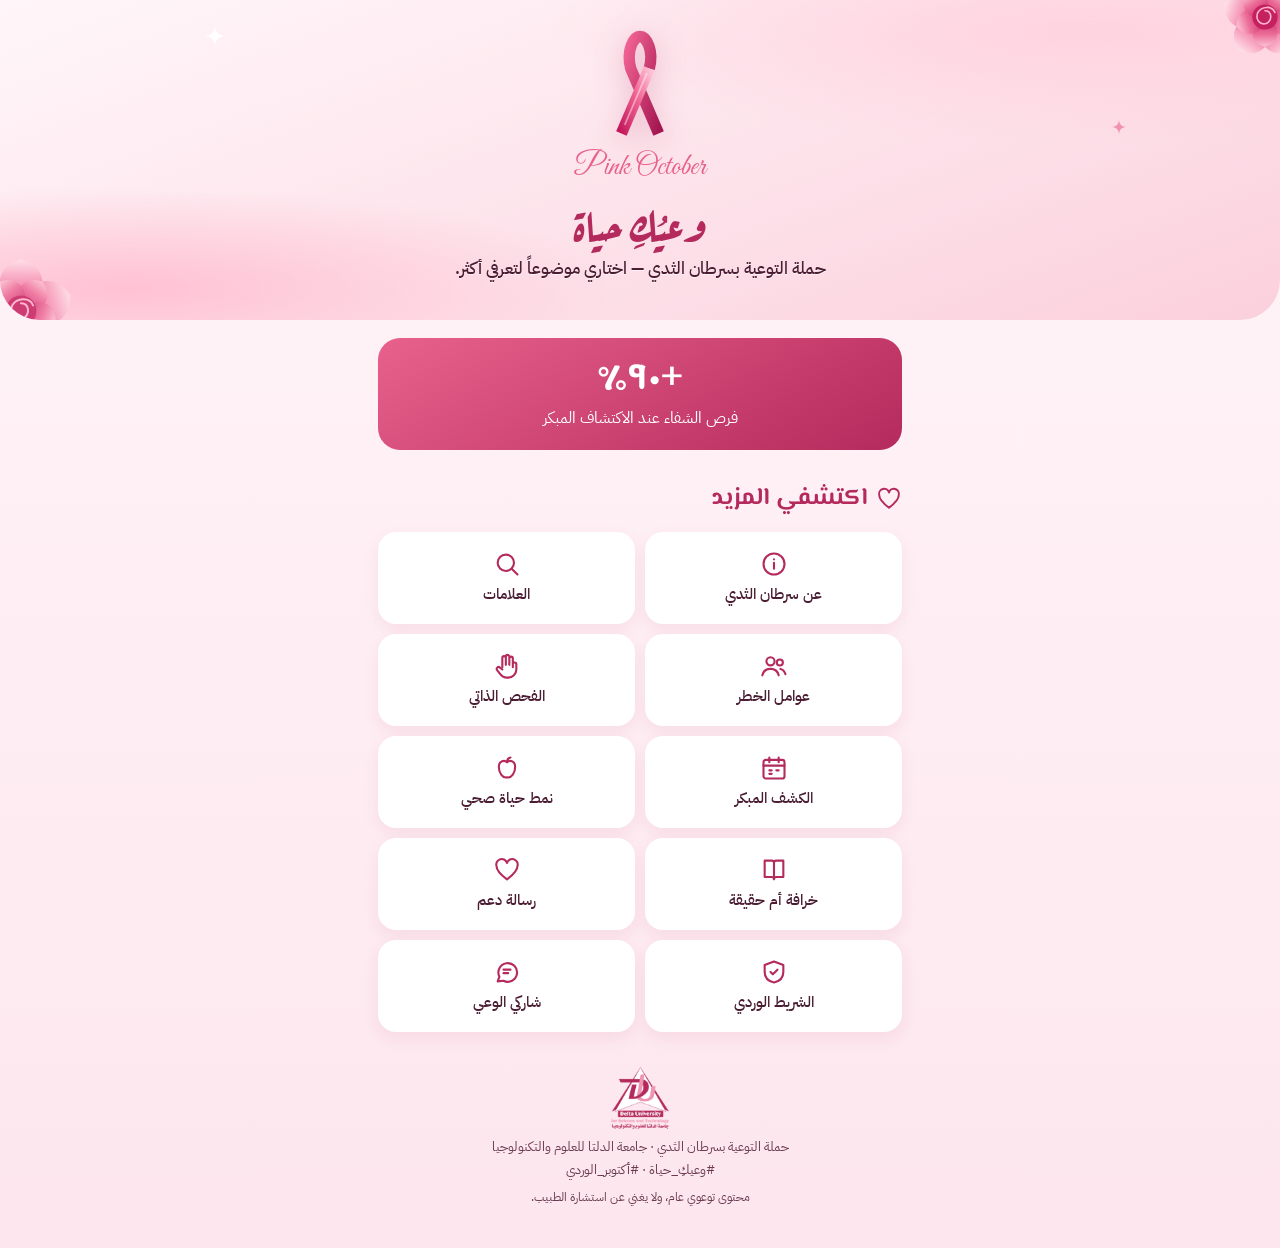
==== index.html @ 4cf00cbc "Add Pink October awareness landing pages Co-Authored-By: Claude Opus 5.5 <noreply@anthropic.com> Cla" ====
<!doctype html><html lang="ar" dir="rtl"><head><meta charset="utf-8">
<meta name="viewport" content="width=device-width,initial-scale=1">
<title>وعيُكِ حياة · وعيُكِ حياة</title><meta name="theme-color" content="#F7A0B8">
<meta name="description" content="حملة التوعية بسرطان الثدي — جامعة الدلتا للعلوم والتكنولوجيا">
<link rel="icon" href="assets/logo.png"><link rel="stylesheet" href="assets/style.css"></head><body>
<header class="hero"><svg class="rose r1" viewBox="-50 -50 100 100" aria-hidden="true"><defs>
<linearGradient id="pa" x1=".5" y1="1" x2=".5" y2="0"><stop offset="0" stop-color="#D94677"/><stop offset=".55" stop-color="#F48FB1"/><stop offset="1" stop-color="#FFE3EC"/></linearGradient>
<linearGradient id="pb" x1=".5" y1="1" x2=".5" y2="0"><stop offset="0" stop-color="#C2185B"/><stop offset=".6" stop-color="#EC6A96"/><stop offset="1" stop-color="#FBC2D4"/></linearGradient></defs>
<g fill="url(#pa)"><path d="M0 0 C -24 -8 -28 -40 0 -47 C 28 -40 24 -8 0 0 Z" transform="rotate(0)"/><path d="M0 0 C -24 -8 -28 -40 0 -47 C 28 -40 24 -8 0 0 Z" transform="rotate(72)"/><path d="M0 0 C -24 -8 -28 -40 0 -47 C 28 -40 24 -8 0 0 Z" transform="rotate(144)"/><path d="M0 0 C -24 -8 -28 -40 0 -47 C 28 -40 24 -8 0 0 Z" transform="rotate(216)"/><path d="M0 0 C -24 -8 -28 -40 0 -47 C 28 -40 24 -8 0 0 Z" transform="rotate(288)"/></g><g fill="url(#pb)"><path d="M0 0 C -17 -6 -19 -28 0 -33 C 19 -28 17 -6 0 0 Z" transform="rotate(36)"/><path d="M0 0 C -17 -6 -19 -28 0 -33 C 19 -28 17 -6 0 0 Z" transform="rotate(108)"/><path d="M0 0 C -17 -6 -19 -28 0 -33 C 19 -28 17 -6 0 0 Z" transform="rotate(180)"/><path d="M0 0 C -17 -6 -19 -28 0 -33 C 19 -28 17 -6 0 0 Z" transform="rotate(252)"/><path d="M0 0 C -17 -6 -19 -28 0 -33 C 19 -28 17 -6 0 0 Z" transform="rotate(324)"/></g><circle r="14" fill="#C2185B"/><path d="M0 -7 C 7 -7 9 2 2 7 C -6 10 -11 2 -8 -5 C -4 -12 8 -13 11 -5" fill="none" stroke="#FFB3C9" stroke-width="1.8" stroke-linecap="round"/></svg><svg class="rose r2" viewBox="-50 -50 100 100" aria-hidden="true"><defs>
<linearGradient id="pa" x1=".5" y1="1" x2=".5" y2="0"><stop offset="0" stop-color="#D94677"/><stop offset=".55" stop-color="#F48FB1"/><stop offset="1" stop-color="#FFE3EC"/></linearGradient>
<linearGradient id="pb" x1=".5" y1="1" x2=".5" y2="0"><stop offset="0" stop-color="#C2185B"/><stop offset=".6" stop-color="#EC6A96"/><stop offset="1" stop-color="#FBC2D4"/></linearGradient></defs>
<g fill="url(#pa)"><path d="M0 0 C -24 -8 -28 -40 0 -47 C 28 -40 24 -8 0 0 Z" transform="rotate(0)"/><path d="M0 0 C -24 -8 -28 -40 0 -47 C 28 -40 24 -8 0 0 Z" transform="rotate(72)"/><path d="M0 0 C -24 -8 -28 -40 0 -47 C 28 -40 24 -8 0 0 Z" transform="rotate(144)"/><path d="M0 0 C -24 -8 -28 -40 0 -47 C 28 -40 24 -8 0 0 Z" transform="rotate(216)"/><path d="M0 0 C -24 -8 -28 -40 0 -47 C 28 -40 24 -8 0 0 Z" transform="rotate(288)"/></g><g fill="url(#pb)"><path d="M0 0 C -17 -6 -19 -28 0 -33 C 19 -28 17 -6 0 0 Z" transform="rotate(36)"/><path d="M0 0 C -17 -6 -19 -28 0 -33 C 19 -28 17 -6 0 0 Z" transform="rotate(108)"/><path d="M0 0 C -17 -6 -19 -28 0 -33 C 19 -28 17 -6 0 0 Z" transform="rotate(180)"/><path d="M0 0 C -17 -6 -19 -28 0 -33 C 19 -28 17 -6 0 0 Z" transform="rotate(252)"/><path d="M0 0 C -17 -6 -19 -28 0 -33 C 19 -28 17 -6 0 0 Z" transform="rotate(324)"/></g><circle r="14" fill="#C2185B"/><path d="M0 -7 C 7 -7 9 2 2 7 C -6 10 -11 2 -8 -5 C -4 -12 8 -13 11 -5" fill="none" stroke="#FFB3C9" stroke-width="1.8" stroke-linecap="round"/></svg><svg viewBox="0 0 24 24" class="spark s1" aria-hidden="true"><path d="M12 0 C13 8 16 11 24 12 C16 13 13 16 12 24 C11 16 8 13 0 12 C8 11 11 8 12 0 Z"/></svg><svg viewBox="0 0 24 24" class="spark s2" aria-hidden="true"><path d="M12 0 C13 8 16 11 24 12 C16 13 13 16 12 24 C11 16 8 13 0 12 C8 11 11 8 12 0 Z"/></svg>
<svg class="ribbon" viewBox="0 0 120 212" aria-hidden="true"><defs>
<linearGradient id="rb1" x1="0" y1="0" x2="1" y2="1"><stop offset="0" stop-color="#F06292"/><stop offset="1" stop-color="#A3154F"/></linearGradient>
<linearGradient id="rb2" x1="1" y1="0" x2="0" y2="1"><stop offset="0" stop-color="#FFC1D6"/><stop offset=".45" stop-color="#F06292"/><stop offset="1" stop-color="#C2185B"/></linearGradient></defs>
<path d="M 96 200 L 42 74 C 33 40 47 12 60 12 C 73 12 87 40 78 74" fill="none" stroke="url(#rb1)" stroke-width="22" stroke-linejoin="round"/>
<path d="M 78 74 L 24 200" fill="none" stroke="url(#rb2)" stroke-width="22"/>
<path d="M 73 84 L 31 182" stroke="#fff" stroke-opacity=".45" stroke-width="3.5" stroke-linecap="round"/></svg><p class="kicker">Pink October</p><h1>وعيُكِ حياة</h1><p class="lead">حملة التوعية بسرطان الثدي — اختاري موضوعاً لتعرفي أكثر.</p></header>
<main class="wrap"><div class="stat"><div class="big">+٩٠٪</div>فرص الشفاء عند الاكتشاف المبكر</div><h2><svg viewBox="0 0 24 24" width="26" height="26" fill="none" stroke="#B42A5C" stroke-width="1.8" stroke-linecap="round" stroke-linejoin="round" aria-hidden="true"><path d="M12 20c-6-4.5-9-8-9-11.5A4.5 4.5 0 0 1 12 6a4.5 4.5 0 0 1 9 2.5C21 12 18 15.5 12 20z"/></svg> اكتشفي المزيد</h2><div class="grid nav" style="margin-top:0"><a href="awareness.html"><div class="tile"><svg viewBox="0 0 24 24" width="28" height="28" fill="none" stroke="#B42A5C" stroke-width="1.8" stroke-linecap="round" stroke-linejoin="round" aria-hidden="true"><circle cx="12" cy="12" r="9"/><path d="M12 16v-5M12 8h.01"/></svg>عن سرطان الثدي</div></a><a href="signs.html"><div class="tile"><svg viewBox="0 0 24 24" width="28" height="28" fill="none" stroke="#B42A5C" stroke-width="1.8" stroke-linecap="round" stroke-linejoin="round" aria-hidden="true"><circle cx="11" cy="11" r="7"/><path d="M21 21l-5-5"/></svg>العلامات</div></a><a href="risks.html"><div class="tile"><svg viewBox="0 0 24 24" width="28" height="28" fill="none" stroke="#B42A5C" stroke-width="1.8" stroke-linecap="round" stroke-linejoin="round" aria-hidden="true"><circle cx="9" cy="8" r="3.5"/><path d="M2 20c.8-3.5 3.6-5.5 7-5.5s6.2 2 7 5.5"/><circle cx="17" cy="9" r="2.6"/><path d="M17.5 14.5c2 .4 3.6 2 4.3 4.5"/></svg>عوامل الخطر</div></a><a href="selfexam.html"><div class="tile"><svg viewBox="0 0 24 24" width="28" height="28" fill="none" stroke="#B42A5C" stroke-width="1.8" stroke-linecap="round" stroke-linejoin="round" aria-hidden="true"><path d="M8 13V5a1.5 1.5 0 0 1 3 0v6M11 11V4a1.5 1.5 0 0 1 3 0v7M14 11V5.5a1.5 1.5 0 0 1 3 0V13M17 10.5a1.5 1.5 0 0 1 3 0V15a7 7 0 0 1-7 7h-1a7 7 0 0 1-5.6-2.8L3.5 15.5a1.6 1.6 0 0 1 2.5-2L8 15"/></svg>الفحص الذاتي</div></a><a href="screen.html"><div class="tile"><svg viewBox="0 0 24 24" width="28" height="28" fill="none" stroke="#B42A5C" stroke-width="1.8" stroke-linecap="round" stroke-linejoin="round" aria-hidden="true"><rect x="3" y="5" width="18" height="16" rx="2"/><path d="M3 10h18M8 3v4M16 3v4M8 14h2M14 14h2M8 17h2"/></svg>الكشف المبكر</div></a><a href="lifestyle.html"><div class="tile"><svg viewBox="0 0 24 24" width="28" height="28" fill="none" stroke="#B42A5C" stroke-width="1.8" stroke-linecap="round" stroke-linejoin="round" aria-hidden="true"><path d="M12 7c-2-2-7-1.5-7 4 0 5 3 10 7 9 4 1 7-4 7-9 0-5.5-5-6-7-4z"/><path d="M12 7c0-2 1-3.5 3-4"/></svg>نمط حياة صحي</div></a><a href="myths.html"><div class="tile"><svg viewBox="0 0 24 24" width="28" height="28" fill="none" stroke="#B42A5C" stroke-width="1.8" stroke-linecap="round" stroke-linejoin="round" aria-hidden="true"><path d="M4 4h6a2 2 0 0 1 2 2v14a2 2 0 0 0-2-2H4zM20 4h-6a2 2 0 0 0-2 2v14a2 2 0 0 1 2-2h6z"/></svg>خرافة أم حقيقة</div></a><a href="support.html"><div class="tile"><svg viewBox="0 0 24 24" width="28" height="28" fill="none" stroke="#B42A5C" stroke-width="1.8" stroke-linecap="round" stroke-linejoin="round" aria-hidden="true"><path d="M12 20c-6-4.5-9-8-9-11.5A4.5 4.5 0 0 1 12 6a4.5 4.5 0 0 1 9 2.5C21 12 18 15.5 12 20z"/></svg>رسالة دعم</div></a><a href="ribbon.html"><div class="tile"><svg viewBox="0 0 24 24" width="28" height="28" fill="none" stroke="#B42A5C" stroke-width="1.8" stroke-linecap="round" stroke-linejoin="round" aria-hidden="true"><path d="M12 3l8 3v6c0 5-3.5 8-8 9-4.5-1-8-4-8-9V6z"/><path d="M9 12l2 2 4-4"/></svg>الشريط الوردي</div></a><a href="share.html"><div class="tile"><svg viewBox="0 0 24 24" width="28" height="28" fill="none" stroke="#B42A5C" stroke-width="1.8" stroke-linecap="round" stroke-linejoin="round" aria-hidden="true"><path d="M4 20l1.5-4A8 8 0 1 1 9 19.5z"/><path d="M9 10h6M9 13h4"/></svg>شاركي الوعي</div></a></div>
<footer><img src="assets/logo.png" alt="جامعة الدلتا للعلوم والتكنولوجيا">حملة التوعية بسرطان الثدي · جامعة الدلتا للعلوم والتكنولوجيا<br>#وعيكِ_حياة · #أكتوبر_الوردي
<div style="font-size:11.5px;margin-top:6px">محتوى توعوي عام، ولا يغني عن استشارة الطبيب.</div></footer></main></body></html>
---- assets/style.css ----
@font-face{font-family:'Aref Ruqaa';src:url(fonts/ArefRuqaa-Bold.ttf);font-weight:700;font-display:swap}
@font-face{font-family:'El Messiri';src:url(fonts/ElMessiri-Bold.ttf);font-weight:600 700;font-display:swap}
@font-face{font-family:'IBM Plex Sans Arabic';src:url(fonts/IBMPlexSansArabic-Regular.ttf);font-weight:400;font-display:swap}
@font-face{font-family:'IBM Plex Sans Arabic';src:url(fonts/IBMPlexSansArabic-Medium.ttf);font-weight:500;font-display:swap}
@font-face{font-family:'IBM Plex Sans Arabic';src:url(fonts/IBMPlexSansArabic-SemiBold.ttf);font-weight:600 700;font-display:swap}
@font-face{font-family:'Great Vibes';src:url(fonts/GreatVibes-Regular.ttf);font-display:swap}
:root{--deep:#B42A5C;--rose:#E8618C;--pink:#F7A0B8;--blush:#FDEAF0;--plum:#4A1D33;--sage:#5E8B73;--cream:#FFF8F3}
*{box-sizing:border-box}
html,body{margin:0}
body{font-family:'IBM Plex Sans Arabic',Tahoma,sans-serif;color:var(--plum);background:linear-gradient(180deg,#FFF6F9 0%,#FDE6EE 100%);min-height:100vh;line-height:1.75}
a{color:var(--deep)}
.wrap{max-width:560px;margin:0 auto;padding:0 18px 40px}
.hero{position:relative;overflow:hidden;text-align:center;padding:30px 18px 36px;border-radius:0 0 40px 40px;
 background:radial-gradient(60% 50% at 85% 10%,#FFD3E0 0%,rgba(255,211,224,0) 70%),radial-gradient(55% 45% at 10% 90%,#FFC1D3 0%,rgba(255,193,211,0) 70%),linear-gradient(160deg,#FFF6F9 0%,#FDE3EB 55%,#FBD0DD 100%)}
.hero .ribbon{width:62px;height:110px;filter:drop-shadow(0 8px 14px rgba(180,42,92,.25))}
.hero .rose{position:absolute;width:110px;height:110px;opacity:.95}
.hero .r1{left:-34px;bottom:-46px;opacity:.8}
.hero>.ribbon,.hero>p,.hero>h1{position:relative;z-index:1}
.hero .lead{text-shadow:0 1px 0 rgba(255,255,255,.6)}.hero .r2{right:-30px;top:-28px;width:90px;height:90px}
.spark{position:absolute;width:20px;height:20px;fill:#fff}.s1{top:26px;left:16%}.s2{top:120px;right:12%;width:14px;height:14px;fill:var(--rose);opacity:.6}
.kicker{font-family:'Great Vibes',cursive;font-size:30px;color:var(--rose);direction:ltr;margin:0;line-height:1.2}
h1{font-family:'Aref Ruqaa','El Messiri',serif;font-weight:700;color:var(--deep);font-size:44px;line-height:1.35;margin:6px 0 4px}
.lead{font-size:17px;font-weight:500;max-width:420px;margin:0 auto}
h2{font-family:'El Messiri',serif;color:var(--deep);font-size:24px;margin:28px 0 12px;display:flex;align-items:center;gap:8px}
.card{background:rgba(255,255,255,.85);border:1.5px solid #fff;border-radius:22px;padding:16px 18px;box-shadow:0 10px 26px rgba(180,42,92,.10);margin-bottom:12px}
.row{display:flex;gap:14px;align-items:flex-start}
.badge{flex:0 0 48px;height:48px;border-radius:50%;background:#FDE6EE;display:flex;align-items:center;justify-content:center}
.num{flex:0 0 36px;height:36px;border-radius:50%;background:linear-gradient(150deg,var(--rose),var(--deep));color:#fff;font-family:'El Messiri',serif;font-weight:700;display:flex;align-items:center;justify-content:center;font-size:18px}
.row b{font-size:17px;display:block;line-height:1.5}
.row p{margin:2px 0 0;font-size:15px}
.grid{display:grid;grid-template-columns:repeat(2,minmax(0,1fr));gap:10px}
.tile{background:#fff;border-radius:18px;padding:14px 10px;text-align:center;box-shadow:0 6px 16px rgba(180,42,92,.08);font-size:14.5px;font-weight:500;line-height:1.5}
.tile svg{display:block;margin:0 auto 6px}
.stat{background:linear-gradient(150deg,var(--rose),var(--deep));color:#fff;border-radius:22px;padding:18px;text-align:center;margin:18px 0}
.stat .big{font-family:'El Messiri',serif;font-size:40px;font-weight:700;line-height:1.2}
.note{background:#F1F7F3;border-radius:16px;padding:12px 14px;font-size:14.5px;display:flex;gap:10px;align-items:flex-start;margin:14px 0}
.alert{background:var(--deep);color:#fff;border-radius:18px;padding:14px 16px;font-weight:500;margin:14px 0}
.myth{background:#fff;border-radius:18px;padding:14px 16px;margin-bottom:10px;box-shadow:0 6px 16px rgba(180,42,92,.08)}
.pill{display:inline-block;border-radius:99px;padding:1px 12px;font-size:13px;font-weight:700;margin-left:8px}
.pm{background:#FDE1EA;color:var(--deep)}.pf{background:var(--sage);color:#fff}
.myth div{margin:4px 0}
.quote{font-family:'Aref Ruqaa',serif;font-size:30px;color:var(--deep);text-align:center;line-height:1.5;margin:14px 0}
.btn{display:flex;align-items:center;justify-content:center;gap:8px;width:100%;border:0;border-radius:16px;padding:14px;font:600 17px 'IBM Plex Sans Arabic',sans-serif;cursor:pointer;color:#fff;background:linear-gradient(150deg,var(--rose),var(--deep));box-shadow:0 10px 22px rgba(180,42,92,.25);text-decoration:none;margin-top:10px;min-height:48px}
.btn.alt{background:#fff;color:var(--deep);box-shadow:0 6px 16px rgba(180,42,92,.12)}
.nav{margin-top:30px}
.nav a{text-decoration:none;color:var(--plum)}
.nav .tile{min-height:92px;display:flex;flex-direction:column;align-items:center;justify-content:center}
footer{text-align:center;margin-top:34px;font-size:13px;color:#6B3A50}
footer img{height:64px;display:block;margin:0 auto 6px}
.src{font-size:12.5px;color:#6B3A50;margin-top:16px}
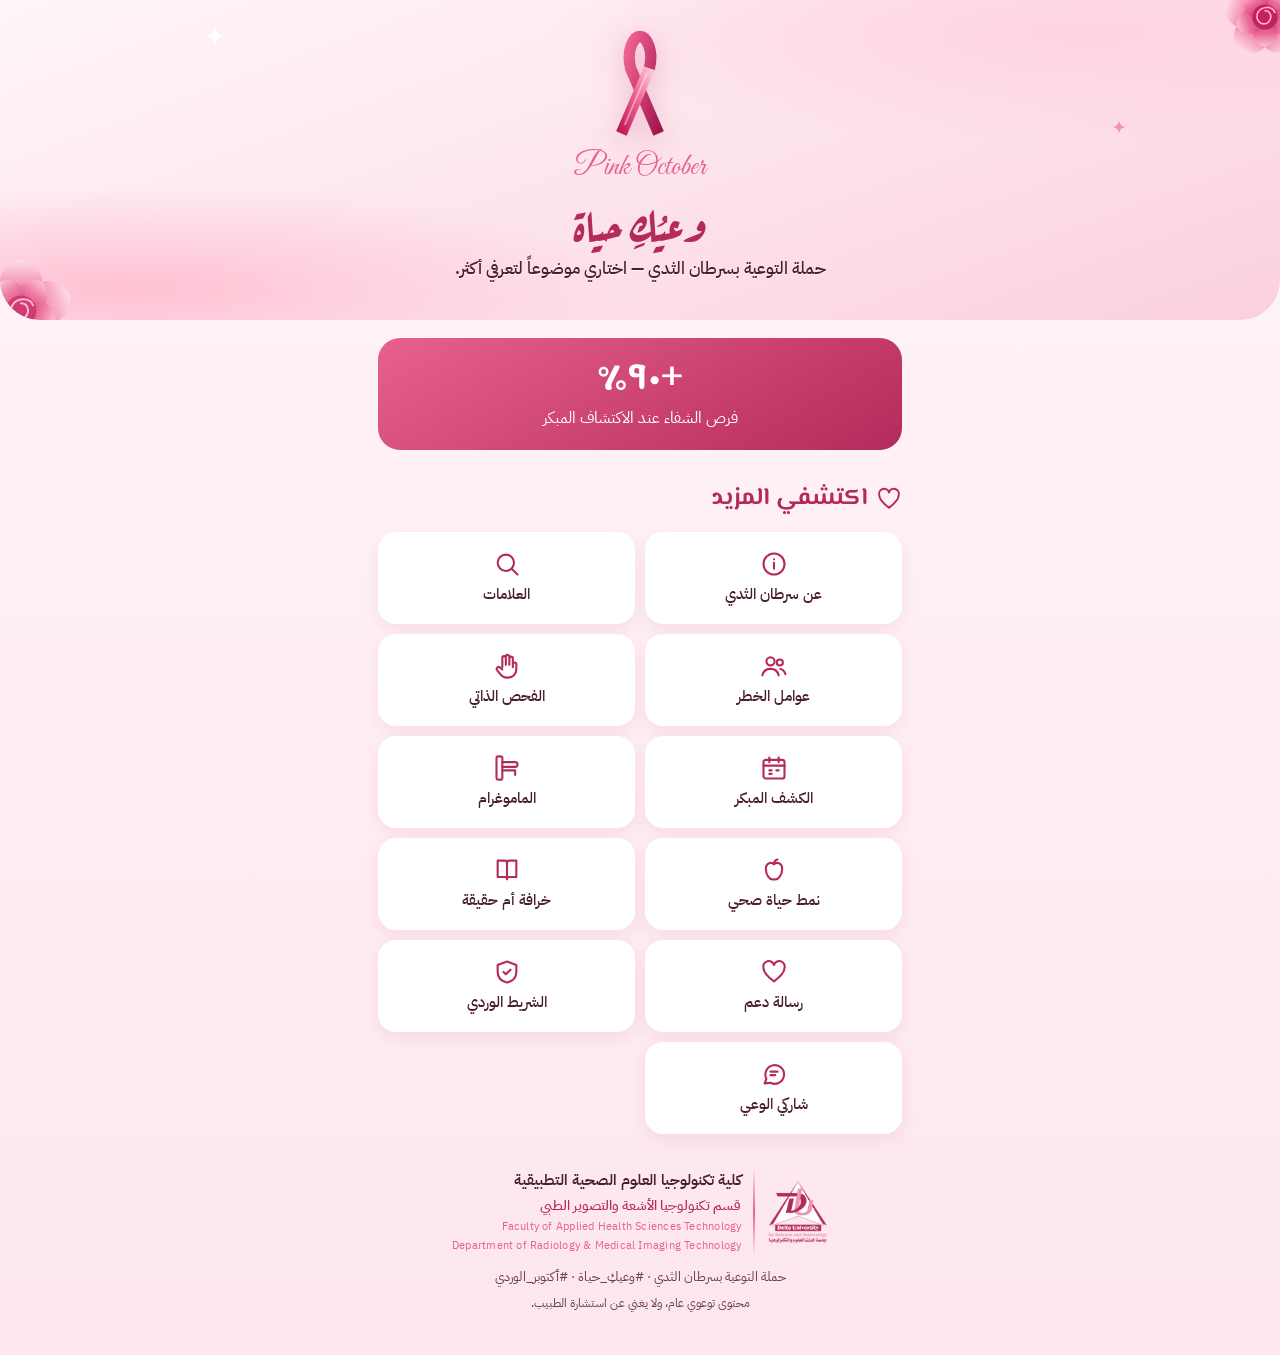
==== commit af39e158: "Add Mammography page and faculty/department identity Co-Authored-By: Claude Opus 5.5 <noreply@anthro" ====
--- a/index.html
+++ b/index.html
@@ -1,7 +1,7 @@
 <!doctype html><html lang="ar" dir="rtl"><head><meta charset="utf-8">
 <meta name="viewport" content="width=device-width,initial-scale=1">
 <title>وعيُكِ حياة · وعيُكِ حياة</title><meta name="theme-color" content="#F7A0B8">
-<meta name="description" content="حملة التوعية بسرطان الثدي — جامعة الدلتا للعلوم والتكنولوجيا">
+<meta name="description" content="حملة التوعية بسرطان الثدي — كلية تكنولوجيا العلوم الصحية التطبيقية، قسم تكنولوجيا الأشعة والتصوير الطبي">
 <link rel="icon" href="assets/logo.png"><link rel="stylesheet" href="assets/style.css"></head><body>
 <header class="hero"><svg class="rose r1" viewBox="-50 -50 100 100" aria-hidden="true"><defs>
 <linearGradient id="pa" x1=".5" y1="1" x2=".5" y2="0"><stop offset="0" stop-color="#D94677"/><stop offset=".55" stop-color="#F48FB1"/><stop offset="1" stop-color="#FFE3EC"/></linearGradient>
@@ -16,6 +16,6 @@
 <path d="M 96 200 L 42 74 C 33 40 47 12 60 12 C 73 12 87 40 78 74" fill="none" stroke="url(#rb1)" stroke-width="22" stroke-linejoin="round"/>
 <path d="M 78 74 L 24 200" fill="none" stroke="url(#rb2)" stroke-width="22"/>
 <path d="M 73 84 L 31 182" stroke="#fff" stroke-opacity=".45" stroke-width="3.5" stroke-linecap="round"/></svg><p class="kicker">Pink October</p><h1>وعيُكِ حياة</h1><p class="lead">حملة التوعية بسرطان الثدي — اختاري موضوعاً لتعرفي أكثر.</p></header>
-<main class="wrap"><div class="stat"><div class="big">+٩٠٪</div>فرص الشفاء عند الاكتشاف المبكر</div><h2><svg viewBox="0 0 24 24" width="26" height="26" fill="none" stroke="#B42A5C" stroke-width="1.8" stroke-linecap="round" stroke-linejoin="round" aria-hidden="true"><path d="M12 20c-6-4.5-9-8-9-11.5A4.5 4.5 0 0 1 12 6a4.5 4.5 0 0 1 9 2.5C21 12 18 15.5 12 20z"/></svg> اكتشفي المزيد</h2><div class="grid nav" style="margin-top:0"><a href="awareness.html"><div class="tile"><svg viewBox="0 0 24 24" width="28" height="28" fill="none" stroke="#B42A5C" stroke-width="1.8" stroke-linecap="round" stroke-linejoin="round" aria-hidden="true"><circle cx="12" cy="12" r="9"/><path d="M12 16v-5M12 8h.01"/></svg>عن سرطان الثدي</div></a><a href="signs.html"><div class="tile"><svg viewBox="0 0 24 24" width="28" height="28" fill="none" stroke="#B42A5C" stroke-width="1.8" stroke-linecap="round" stroke-linejoin="round" aria-hidden="true"><circle cx="11" cy="11" r="7"/><path d="M21 21l-5-5"/></svg>العلامات</div></a><a href="risks.html"><div class="tile"><svg viewBox="0 0 24 24" width="28" height="28" fill="none" stroke="#B42A5C" stroke-width="1.8" stroke-linecap="round" stroke-linejoin="round" aria-hidden="true"><circle cx="9" cy="8" r="3.5"/><path d="M2 20c.8-3.5 3.6-5.5 7-5.5s6.2 2 7 5.5"/><circle cx="17" cy="9" r="2.6"/><path d="M17.5 14.5c2 .4 3.6 2 4.3 4.5"/></svg>عوامل الخطر</div></a><a href="selfexam.html"><div class="tile"><svg viewBox="0 0 24 24" width="28" height="28" fill="none" stroke="#B42A5C" stroke-width="1.8" stroke-linecap="round" stroke-linejoin="round" aria-hidden="true"><path d="M8 13V5a1.5 1.5 0 0 1 3 0v6M11 11V4a1.5 1.5 0 0 1 3 0v7M14 11V5.5a1.5 1.5 0 0 1 3 0V13M17 10.5a1.5 1.5 0 0 1 3 0V15a7 7 0 0 1-7 7h-1a7 7 0 0 1-5.6-2.8L3.5 15.5a1.6 1.6 0 0 1 2.5-2L8 15"/></svg>الفحص الذاتي</div></a><a href="screen.html"><div class="tile"><svg viewBox="0 0 24 24" width="28" height="28" fill="none" stroke="#B42A5C" stroke-width="1.8" stroke-linecap="round" stroke-linejoin="round" aria-hidden="true"><rect x="3" y="5" width="18" height="16" rx="2"/><path d="M3 10h18M8 3v4M16 3v4M8 14h2M14 14h2M8 17h2"/></svg>الكشف المبكر</div></a><a href="lifestyle.html"><div class="tile"><svg viewBox="0 0 24 24" width="28" height="28" fill="none" stroke="#B42A5C" stroke-width="1.8" stroke-linecap="round" stroke-linejoin="round" aria-hidden="true"><path d="M12 7c-2-2-7-1.5-7 4 0 5 3 10 7 9 4 1 7-4 7-9 0-5.5-5-6-7-4z"/><path d="M12 7c0-2 1-3.5 3-4"/></svg>نمط حياة صحي</div></a><a href="myths.html"><div class="tile"><svg viewBox="0 0 24 24" width="28" height="28" fill="none" stroke="#B42A5C" stroke-width="1.8" stroke-linecap="round" stroke-linejoin="round" aria-hidden="true"><path d="M4 4h6a2 2 0 0 1 2 2v14a2 2 0 0 0-2-2H4zM20 4h-6a2 2 0 0 0-2 2v14a2 2 0 0 1 2-2h6z"/></svg>خرافة أم حقيقة</div></a><a href="support.html"><div class="tile"><svg viewBox="0 0 24 24" width="28" height="28" fill="none" stroke="#B42A5C" stroke-width="1.8" stroke-linecap="round" stroke-linejoin="round" aria-hidden="true"><path d="M12 20c-6-4.5-9-8-9-11.5A4.5 4.5 0 0 1 12 6a4.5 4.5 0 0 1 9 2.5C21 12 18 15.5 12 20z"/></svg>رسالة دعم</div></a><a href="ribbon.html"><div class="tile"><svg viewBox="0 0 24 24" width="28" height="28" fill="none" stroke="#B42A5C" stroke-width="1.8" stroke-linecap="round" stroke-linejoin="round" aria-hidden="true"><path d="M12 3l8 3v6c0 5-3.5 8-8 9-4.5-1-8-4-8-9V6z"/><path d="M9 12l2 2 4-4"/></svg>الشريط الوردي</div></a><a href="share.html"><div class="tile"><svg viewBox="0 0 24 24" width="28" height="28" fill="none" stroke="#B42A5C" stroke-width="1.8" stroke-linecap="round" stroke-linejoin="round" aria-hidden="true"><path d="M4 20l1.5-4A8 8 0 1 1 9 19.5z"/><path d="M9 10h6M9 13h4"/></svg>شاركي الوعي</div></a></div>
-<footer><img src="assets/logo.png" alt="جامعة الدلتا للعلوم والتكنولوجيا">حملة التوعية بسرطان الثدي · جامعة الدلتا للعلوم والتكنولوجيا<br>#وعيكِ_حياة · #أكتوبر_الوردي
+<main class="wrap"><div class="stat"><div class="big">+٩٠٪</div>فرص الشفاء عند الاكتشاف المبكر</div><h2><svg viewBox="0 0 24 24" width="26" height="26" fill="none" stroke="#B42A5C" stroke-width="1.8" stroke-linecap="round" stroke-linejoin="round" aria-hidden="true"><path d="M12 20c-6-4.5-9-8-9-11.5A4.5 4.5 0 0 1 12 6a4.5 4.5 0 0 1 9 2.5C21 12 18 15.5 12 20z"/></svg> اكتشفي المزيد</h2><div class="grid nav" style="margin-top:0"><a href="awareness.html"><div class="tile"><svg viewBox="0 0 24 24" width="28" height="28" fill="none" stroke="#B42A5C" stroke-width="1.8" stroke-linecap="round" stroke-linejoin="round" aria-hidden="true"><circle cx="12" cy="12" r="9"/><path d="M12 16v-5M12 8h.01"/></svg>عن سرطان الثدي</div></a><a href="signs.html"><div class="tile"><svg viewBox="0 0 24 24" width="28" height="28" fill="none" stroke="#B42A5C" stroke-width="1.8" stroke-linecap="round" stroke-linejoin="round" aria-hidden="true"><circle cx="11" cy="11" r="7"/><path d="M21 21l-5-5"/></svg>العلامات</div></a><a href="risks.html"><div class="tile"><svg viewBox="0 0 24 24" width="28" height="28" fill="none" stroke="#B42A5C" stroke-width="1.8" stroke-linecap="round" stroke-linejoin="round" aria-hidden="true"><circle cx="9" cy="8" r="3.5"/><path d="M2 20c.8-3.5 3.6-5.5 7-5.5s6.2 2 7 5.5"/><circle cx="17" cy="9" r="2.6"/><path d="M17.5 14.5c2 .4 3.6 2 4.3 4.5"/></svg>عوامل الخطر</div></a><a href="selfexam.html"><div class="tile"><svg viewBox="0 0 24 24" width="28" height="28" fill="none" stroke="#B42A5C" stroke-width="1.8" stroke-linecap="round" stroke-linejoin="round" aria-hidden="true"><path d="M8 13V5a1.5 1.5 0 0 1 3 0v6M11 11V4a1.5 1.5 0 0 1 3 0v7M14 11V5.5a1.5 1.5 0 0 1 3 0V13M17 10.5a1.5 1.5 0 0 1 3 0V15a7 7 0 0 1-7 7h-1a7 7 0 0 1-5.6-2.8L3.5 15.5a1.6 1.6 0 0 1 2.5-2L8 15"/></svg>الفحص الذاتي</div></a><a href="screen.html"><div class="tile"><svg viewBox="0 0 24 24" width="28" height="28" fill="none" stroke="#B42A5C" stroke-width="1.8" stroke-linecap="round" stroke-linejoin="round" aria-hidden="true"><rect x="3" y="5" width="18" height="16" rx="2"/><path d="M3 10h18M8 3v4M16 3v4M8 14h2M14 14h2M8 17h2"/></svg>الكشف المبكر</div></a><a href="mammo.html"><div class="tile"><svg viewBox="0 0 24 24" width="28" height="28" fill="none" stroke="#B42A5C" stroke-width="1.8" stroke-linecap="round" stroke-linejoin="round" aria-hidden="true"><rect x="3" y="2" width="5" height="20" rx="1.5"/><path d="M8 7h11a2 2 0 0 1 0 4H8M8 14h11M19 14v4"/></svg>الماموغرام</div></a><a href="lifestyle.html"><div class="tile"><svg viewBox="0 0 24 24" width="28" height="28" fill="none" stroke="#B42A5C" stroke-width="1.8" stroke-linecap="round" stroke-linejoin="round" aria-hidden="true"><path d="M12 7c-2-2-7-1.5-7 4 0 5 3 10 7 9 4 1 7-4 7-9 0-5.5-5-6-7-4z"/><path d="M12 7c0-2 1-3.5 3-4"/></svg>نمط حياة صحي</div></a><a href="myths.html"><div class="tile"><svg viewBox="0 0 24 24" width="28" height="28" fill="none" stroke="#B42A5C" stroke-width="1.8" stroke-linecap="round" stroke-linejoin="round" aria-hidden="true"><path d="M4 4h6a2 2 0 0 1 2 2v14a2 2 0 0 0-2-2H4zM20 4h-6a2 2 0 0 0-2 2v14a2 2 0 0 1 2-2h6z"/></svg>خرافة أم حقيقة</div></a><a href="support.html"><div class="tile"><svg viewBox="0 0 24 24" width="28" height="28" fill="none" stroke="#B42A5C" stroke-width="1.8" stroke-linecap="round" stroke-linejoin="round" aria-hidden="true"><path d="M12 20c-6-4.5-9-8-9-11.5A4.5 4.5 0 0 1 12 6a4.5 4.5 0 0 1 9 2.5C21 12 18 15.5 12 20z"/></svg>رسالة دعم</div></a><a href="ribbon.html"><div class="tile"><svg viewBox="0 0 24 24" width="28" height="28" fill="none" stroke="#B42A5C" stroke-width="1.8" stroke-linecap="round" stroke-linejoin="round" aria-hidden="true"><path d="M12 3l8 3v6c0 5-3.5 8-8 9-4.5-1-8-4-8-9V6z"/><path d="M9 12l2 2 4-4"/></svg>الشريط الوردي</div></a><a href="share.html"><div class="tile"><svg viewBox="0 0 24 24" width="28" height="28" fill="none" stroke="#B42A5C" stroke-width="1.8" stroke-linecap="round" stroke-linejoin="round" aria-hidden="true"><path d="M4 20l1.5-4A8 8 0 1 1 9 19.5z"/><path d="M9 10h6M9 13h4"/></svg>شاركي الوعي</div></a></div>
+<footer><div class="org"><img src="assets/logo.png" alt="كلية تكنولوجيا العلوم الصحية التطبيقية" style="height:64px;margin:0"><i class="bar"></i><div><b>كلية تكنولوجيا العلوم الصحية التطبيقية</b><span>قسم تكنولوجيا الأشعة والتصوير الطبي</span><em>Faculty of Applied Health Sciences Technology<br>Department of Radiology &amp; Medical Imaging Technology</em></div></div>حملة التوعية بسرطان الثدي · #وعيكِ_حياة · #أكتوبر_الوردي
 <div style="font-size:11.5px;margin-top:6px">محتوى توعوي عام، ولا يغني عن استشارة الطبيب.</div></footer></main></body></html>
--- a/assets/style.css
+++ b/assets/style.css
@@ -47,5 +47,10 @@
 .nav a{text-decoration:none;color:var(--plum)}
 .nav .tile{min-height:92px;display:flex;flex-direction:column;align-items:center;justify-content:center}
 footer{text-align:center;margin-top:34px;font-size:13px;color:#6B3A50}
+.org{display:flex;align-items:center;justify-content:center;gap:12px;margin:0 auto 10px;text-align:right}
+.org .bar{width:2px;align-self:stretch;background:linear-gradient(180deg,rgba(232,97,140,0),#E8618C,rgba(232,97,140,0))}
+.org b{display:block;font-size:14.5px;color:var(--plum)}.org span{display:block;font-size:13.5px;color:var(--deep);font-weight:500}
+.org em{display:block;font-style:normal;direction:ltr;text-align:right;font-size:11px;color:var(--rose);letter-spacing:.02em}
+.mmart{width:170px;height:170px;margin:-8px auto 6px;border-radius:50%;padding:14px;background:radial-gradient(circle at 40% 35%,#FFE3EC 0%,#F9C3D3 70%,#F48FB1 100%);box-shadow:0 12px 26px rgba(180,42,92,.18)}
 footer img{height:64px;display:block;margin:0 auto 6px}
 .src{font-size:12.5px;color:#6B3A50;margin-top:16px}
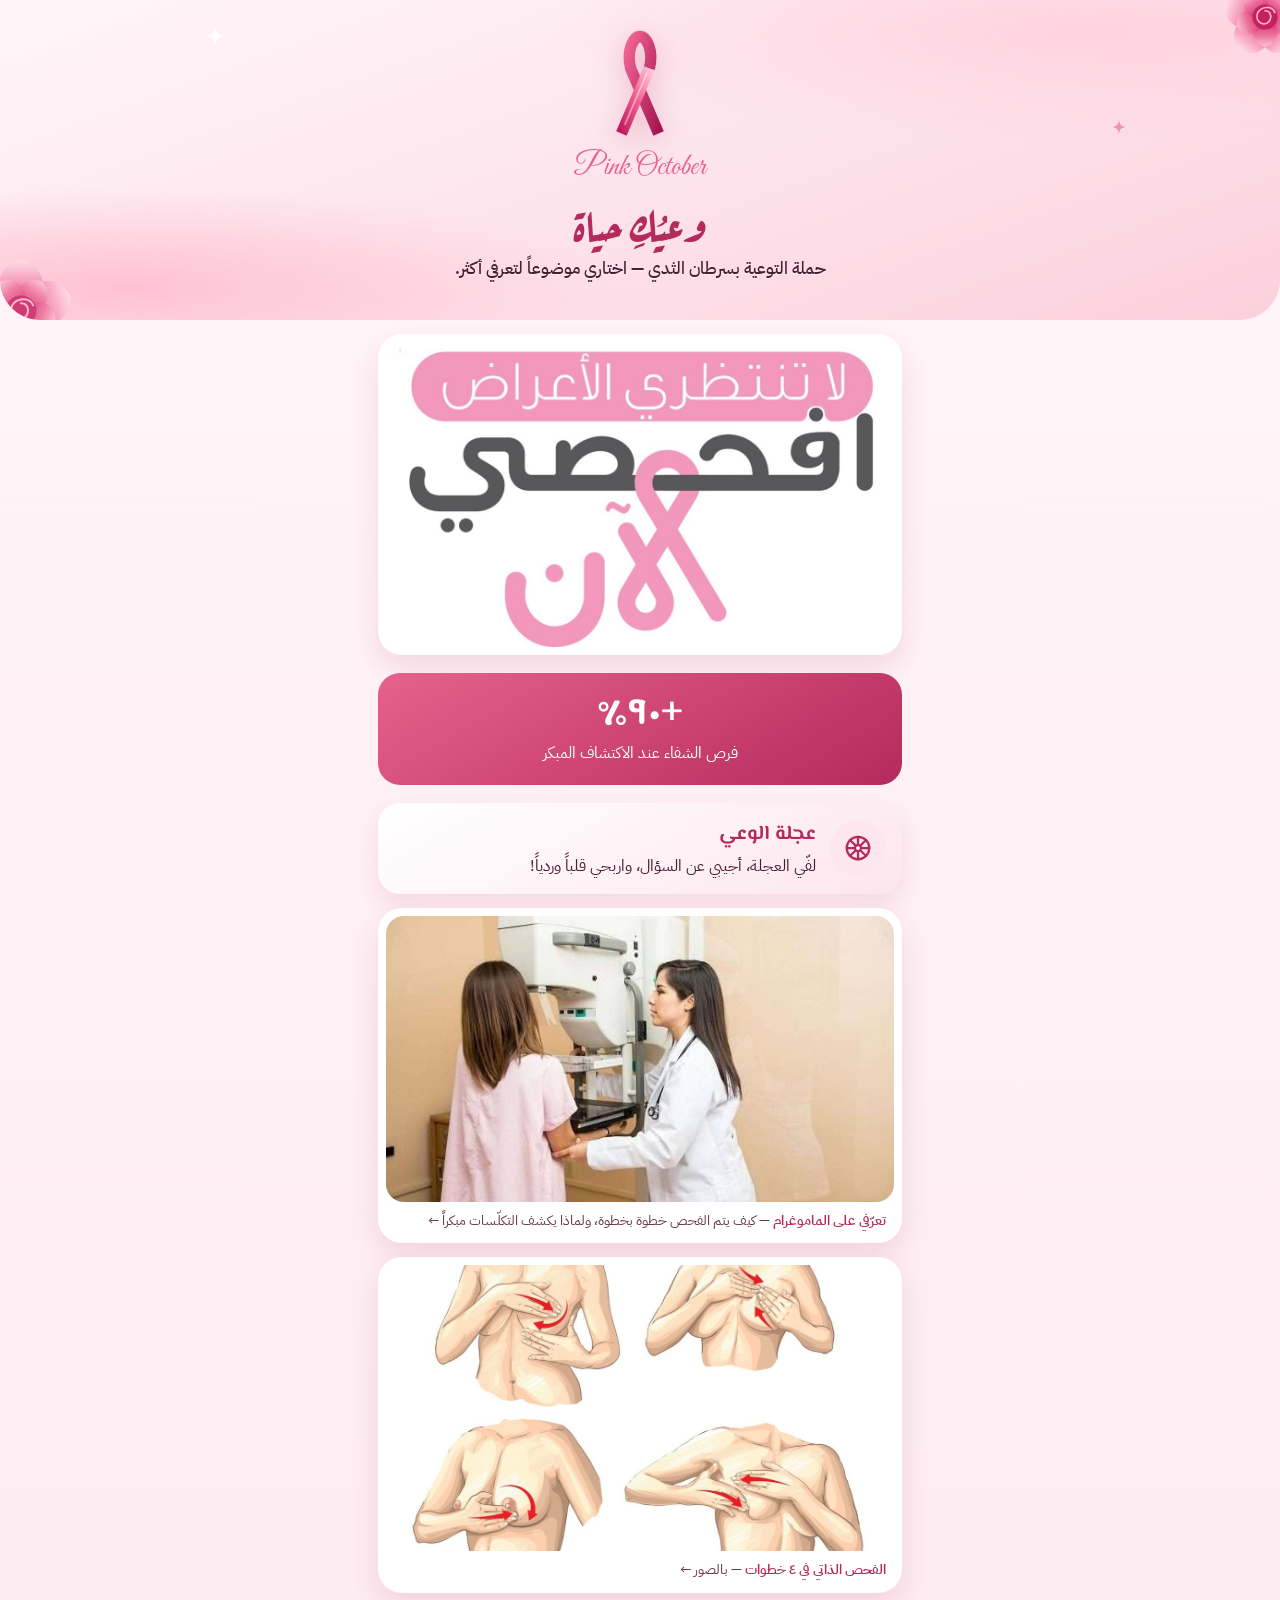
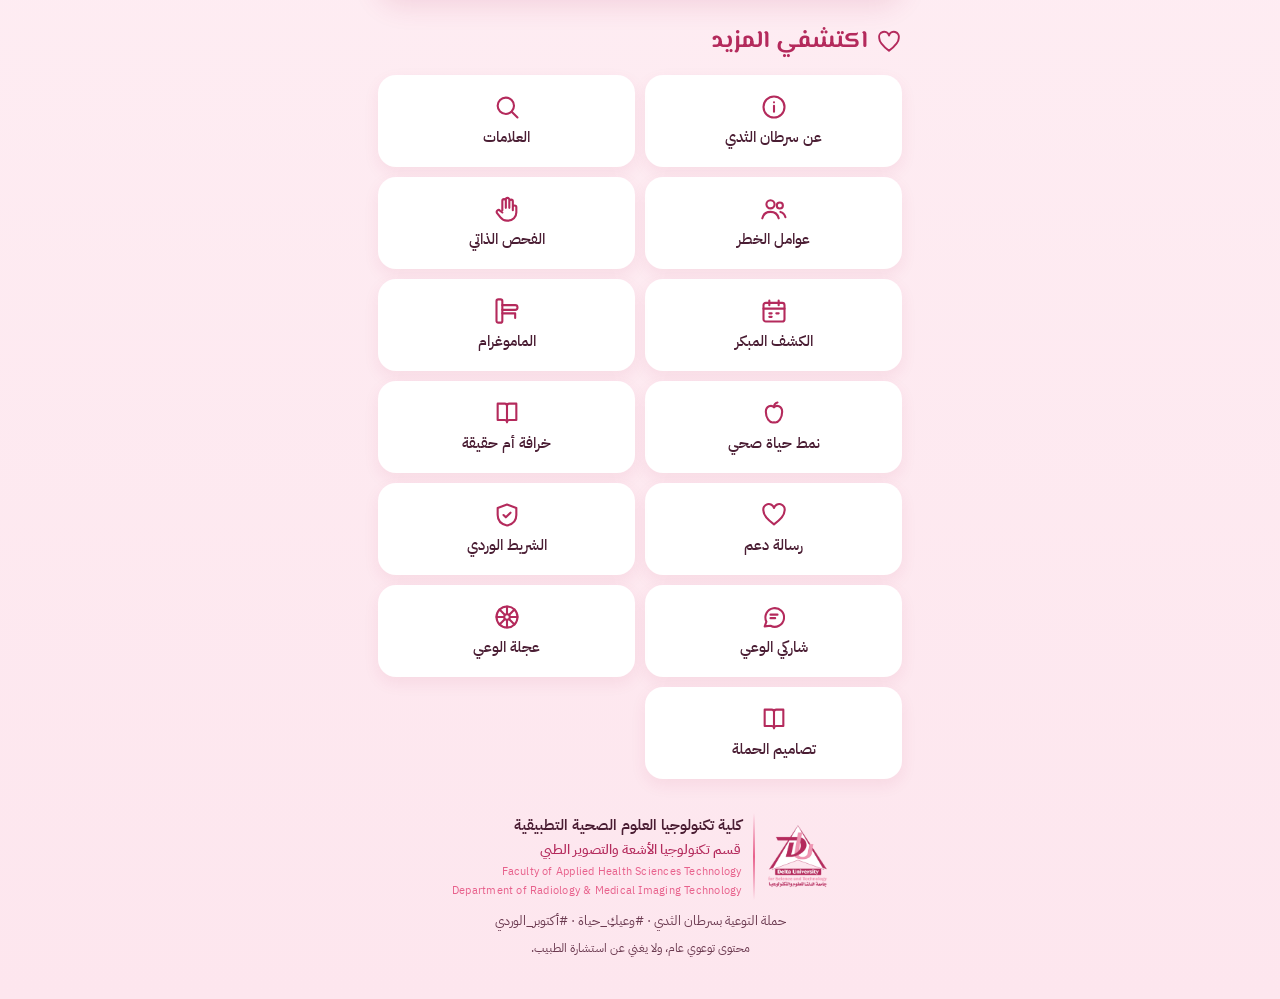
==== commit f224ccd2: "Add real photos, designs gallery and updated print designs - Organised images folder assets/img/{mam" ====
--- a/index.html
+++ b/index.html
@@ -16,6 +16,10 @@
 <path d="M 96 200 L 42 74 C 33 40 47 12 60 12 C 73 12 87 40 78 74" fill="none" stroke="url(#rb1)" stroke-width="22" stroke-linejoin="round"/>
 <path d="M 78 74 L 24 200" fill="none" stroke="url(#rb2)" stroke-width="22"/>
 <path d="M 73 84 L 31 182" stroke="#fff" stroke-opacity=".45" stroke-width="3.5" stroke-linecap="round"/></svg><p class="kicker">Pink October</p><h1>وعيُكِ حياة</h1><p class="lead">حملة التوعية بسرطان الثدي — اختاري موضوعاً لتعرفي أكثر.</p></header>
-<main class="wrap"><div class="stat"><div class="big">+٩٠٪</div>فرص الشفاء عند الاكتشاف المبكر</div><h2><svg viewBox="0 0 24 24" width="26" height="26" fill="none" stroke="#B42A5C" stroke-width="1.8" stroke-linecap="round" stroke-linejoin="round" aria-hidden="true"><path d="M12 20c-6-4.5-9-8-9-11.5A4.5 4.5 0 0 1 12 6a4.5 4.5 0 0 1 9 2.5C21 12 18 15.5 12 20z"/></svg> اكتشفي المزيد</h2><div class="grid nav" style="margin-top:0"><a href="awareness.html"><div class="tile"><svg viewBox="0 0 24 24" width="28" height="28" fill="none" stroke="#B42A5C" stroke-width="1.8" stroke-linecap="round" stroke-linejoin="round" aria-hidden="true"><circle cx="12" cy="12" r="9"/><path d="M12 16v-5M12 8h.01"/></svg>عن سرطان الثدي</div></a><a href="signs.html"><div class="tile"><svg viewBox="0 0 24 24" width="28" height="28" fill="none" stroke="#B42A5C" stroke-width="1.8" stroke-linecap="round" stroke-linejoin="round" aria-hidden="true"><circle cx="11" cy="11" r="7"/><path d="M21 21l-5-5"/></svg>العلامات</div></a><a href="risks.html"><div class="tile"><svg viewBox="0 0 24 24" width="28" height="28" fill="none" stroke="#B42A5C" stroke-width="1.8" stroke-linecap="round" stroke-linejoin="round" aria-hidden="true"><circle cx="9" cy="8" r="3.5"/><path d="M2 20c.8-3.5 3.6-5.5 7-5.5s6.2 2 7 5.5"/><circle cx="17" cy="9" r="2.6"/><path d="M17.5 14.5c2 .4 3.6 2 4.3 4.5"/></svg>عوامل الخطر</div></a><a href="selfexam.html"><div class="tile"><svg viewBox="0 0 24 24" width="28" height="28" fill="none" stroke="#B42A5C" stroke-width="1.8" stroke-linecap="round" stroke-linejoin="round" aria-hidden="true"><path d="M8 13V5a1.5 1.5 0 0 1 3 0v6M11 11V4a1.5 1.5 0 0 1 3 0v7M14 11V5.5a1.5 1.5 0 0 1 3 0V13M17 10.5a1.5 1.5 0 0 1 3 0V15a7 7 0 0 1-7 7h-1a7 7 0 0 1-5.6-2.8L3.5 15.5a1.6 1.6 0 0 1 2.5-2L8 15"/></svg>الفحص الذاتي</div></a><a href="screen.html"><div class="tile"><svg viewBox="0 0 24 24" width="28" height="28" fill="none" stroke="#B42A5C" stroke-width="1.8" stroke-linecap="round" stroke-linejoin="round" aria-hidden="true"><rect x="3" y="5" width="18" height="16" rx="2"/><path d="M3 10h18M8 3v4M16 3v4M8 14h2M14 14h2M8 17h2"/></svg>الكشف المبكر</div></a><a href="mammo.html"><div class="tile"><svg viewBox="0 0 24 24" width="28" height="28" fill="none" stroke="#B42A5C" stroke-width="1.8" stroke-linecap="round" stroke-linejoin="round" aria-hidden="true"><rect x="3" y="2" width="5" height="20" rx="1.5"/><path d="M8 7h11a2 2 0 0 1 0 4H8M8 14h11M19 14v4"/></svg>الماموغرام</div></a><a href="lifestyle.html"><div class="tile"><svg viewBox="0 0 24 24" width="28" height="28" fill="none" stroke="#B42A5C" stroke-width="1.8" stroke-linecap="round" stroke-linejoin="round" aria-hidden="true"><path d="M12 7c-2-2-7-1.5-7 4 0 5 3 10 7 9 4 1 7-4 7-9 0-5.5-5-6-7-4z"/><path d="M12 7c0-2 1-3.5 3-4"/></svg>نمط حياة صحي</div></a><a href="myths.html"><div class="tile"><svg viewBox="0 0 24 24" width="28" height="28" fill="none" stroke="#B42A5C" stroke-width="1.8" stroke-linecap="round" stroke-linejoin="round" aria-hidden="true"><path d="M4 4h6a2 2 0 0 1 2 2v14a2 2 0 0 0-2-2H4zM20 4h-6a2 2 0 0 0-2 2v14a2 2 0 0 1 2-2h6z"/></svg>خرافة أم حقيقة</div></a><a href="support.html"><div class="tile"><svg viewBox="0 0 24 24" width="28" height="28" fill="none" stroke="#B42A5C" stroke-width="1.8" stroke-linecap="round" stroke-linejoin="round" aria-hidden="true"><path d="M12 20c-6-4.5-9-8-9-11.5A4.5 4.5 0 0 1 12 6a4.5 4.5 0 0 1 9 2.5C21 12 18 15.5 12 20z"/></svg>رسالة دعم</div></a><a href="ribbon.html"><div class="tile"><svg viewBox="0 0 24 24" width="28" height="28" fill="none" stroke="#B42A5C" stroke-width="1.8" stroke-linecap="round" stroke-linejoin="round" aria-hidden="true"><path d="M12 3l8 3v6c0 5-3.5 8-8 9-4.5-1-8-4-8-9V6z"/><path d="M9 12l2 2 4-4"/></svg>الشريط الوردي</div></a><a href="share.html"><div class="tile"><svg viewBox="0 0 24 24" width="28" height="28" fill="none" stroke="#B42A5C" stroke-width="1.8" stroke-linecap="round" stroke-linejoin="round" aria-hidden="true"><path d="M4 20l1.5-4A8 8 0 1 1 9 19.5z"/><path d="M9 10h6M9 13h4"/></svg>شاركي الوعي</div></a></div>
+<main class="wrap"><figure class="photo "><img src="assets/img/campaign/check-now.jpg" alt="لا تنتظري الأعراض… افحصي الآن" loading="lazy" style="object-position:center"></figure>
+<div class="stat"><div class="big">+٩٠٪</div>فرص الشفاء عند الاكتشاف المبكر</div>
+<a class="wheel-cta" href="wheel/"><span class="badge" style="width:56px;height:56px;flex-basis:56px"><svg viewBox="0 0 24 24" width="30" height="30" fill="none" stroke="#B42A5C" stroke-width="1.8" stroke-linecap="round" stroke-linejoin="round" aria-hidden="true"><circle cx="12" cy="12" r="9"/><path d="M12 3v18M3 12h18M5.6 5.6l12.8 12.8M18.4 5.6 5.6 18.4"/><circle cx="12" cy="12" r="2.4" fill="#fff"/></svg></span><div><b>عجلة الوعي</b>لفّي العجلة، أجيبي عن السؤال، واربحي قلباً وردياً!</div></a>
+<a href="mammo.html" style="text-decoration:none;color:inherit"><figure class="photo wide"><img src="assets/img/mammography/mammography-exam.jpg" alt="فحص الماموغرام" loading="lazy" style="object-position:center 30%"><figcaption><b>تعرّفي على الماموغرام</b> — كيف يتم الفحص خطوة بخطوة، ولماذا يكشف التكلّسات مبكراً ←</figcaption></figure></a>
+<a href="selfexam.html" style="text-decoration:none;color:inherit"><figure class="photo wide"><img src="assets/img/self-exam/self-exam-palpation.jpg" alt="الفحص الذاتي للثدي" loading="lazy" style="object-position:center"><figcaption><b>الفحص الذاتي في ٤ خطوات</b> — بالصور ←</figcaption></figure></a><h2><svg viewBox="0 0 24 24" width="26" height="26" fill="none" stroke="#B42A5C" stroke-width="1.8" stroke-linecap="round" stroke-linejoin="round" aria-hidden="true"><path d="M12 20c-6-4.5-9-8-9-11.5A4.5 4.5 0 0 1 12 6a4.5 4.5 0 0 1 9 2.5C21 12 18 15.5 12 20z"/></svg> اكتشفي المزيد</h2><div class="grid nav" style="margin-top:0"><a href="awareness.html"><div class="tile"><svg viewBox="0 0 24 24" width="28" height="28" fill="none" stroke="#B42A5C" stroke-width="1.8" stroke-linecap="round" stroke-linejoin="round" aria-hidden="true"><circle cx="12" cy="12" r="9"/><path d="M12 16v-5M12 8h.01"/></svg>عن سرطان الثدي</div></a><a href="signs.html"><div class="tile"><svg viewBox="0 0 24 24" width="28" height="28" fill="none" stroke="#B42A5C" stroke-width="1.8" stroke-linecap="round" stroke-linejoin="round" aria-hidden="true"><circle cx="11" cy="11" r="7"/><path d="M21 21l-5-5"/></svg>العلامات</div></a><a href="risks.html"><div class="tile"><svg viewBox="0 0 24 24" width="28" height="28" fill="none" stroke="#B42A5C" stroke-width="1.8" stroke-linecap="round" stroke-linejoin="round" aria-hidden="true"><circle cx="9" cy="8" r="3.5"/><path d="M2 20c.8-3.5 3.6-5.5 7-5.5s6.2 2 7 5.5"/><circle cx="17" cy="9" r="2.6"/><path d="M17.5 14.5c2 .4 3.6 2 4.3 4.5"/></svg>عوامل الخطر</div></a><a href="selfexam.html"><div class="tile"><svg viewBox="0 0 24 24" width="28" height="28" fill="none" stroke="#B42A5C" stroke-width="1.8" stroke-linecap="round" stroke-linejoin="round" aria-hidden="true"><path d="M8 13V5a1.5 1.5 0 0 1 3 0v6M11 11V4a1.5 1.5 0 0 1 3 0v7M14 11V5.5a1.5 1.5 0 0 1 3 0V13M17 10.5a1.5 1.5 0 0 1 3 0V15a7 7 0 0 1-7 7h-1a7 7 0 0 1-5.6-2.8L3.5 15.5a1.6 1.6 0 0 1 2.5-2L8 15"/></svg>الفحص الذاتي</div></a><a href="screen.html"><div class="tile"><svg viewBox="0 0 24 24" width="28" height="28" fill="none" stroke="#B42A5C" stroke-width="1.8" stroke-linecap="round" stroke-linejoin="round" aria-hidden="true"><rect x="3" y="5" width="18" height="16" rx="2"/><path d="M3 10h18M8 3v4M16 3v4M8 14h2M14 14h2M8 17h2"/></svg>الكشف المبكر</div></a><a href="mammo.html"><div class="tile"><svg viewBox="0 0 24 24" width="28" height="28" fill="none" stroke="#B42A5C" stroke-width="1.8" stroke-linecap="round" stroke-linejoin="round" aria-hidden="true"><rect x="3" y="2" width="5" height="20" rx="1.5"/><path d="M8 7h11a2 2 0 0 1 0 4H8M8 14h11M19 14v4"/></svg>الماموغرام</div></a><a href="lifestyle.html"><div class="tile"><svg viewBox="0 0 24 24" width="28" height="28" fill="none" stroke="#B42A5C" stroke-width="1.8" stroke-linecap="round" stroke-linejoin="round" aria-hidden="true"><path d="M12 7c-2-2-7-1.5-7 4 0 5 3 10 7 9 4 1 7-4 7-9 0-5.5-5-6-7-4z"/><path d="M12 7c0-2 1-3.5 3-4"/></svg>نمط حياة صحي</div></a><a href="myths.html"><div class="tile"><svg viewBox="0 0 24 24" width="28" height="28" fill="none" stroke="#B42A5C" stroke-width="1.8" stroke-linecap="round" stroke-linejoin="round" aria-hidden="true"><path d="M4 4h6a2 2 0 0 1 2 2v14a2 2 0 0 0-2-2H4zM20 4h-6a2 2 0 0 0-2 2v14a2 2 0 0 1 2-2h6z"/></svg>خرافة أم حقيقة</div></a><a href="support.html"><div class="tile"><svg viewBox="0 0 24 24" width="28" height="28" fill="none" stroke="#B42A5C" stroke-width="1.8" stroke-linecap="round" stroke-linejoin="round" aria-hidden="true"><path d="M12 20c-6-4.5-9-8-9-11.5A4.5 4.5 0 0 1 12 6a4.5 4.5 0 0 1 9 2.5C21 12 18 15.5 12 20z"/></svg>رسالة دعم</div></a><a href="ribbon.html"><div class="tile"><svg viewBox="0 0 24 24" width="28" height="28" fill="none" stroke="#B42A5C" stroke-width="1.8" stroke-linecap="round" stroke-linejoin="round" aria-hidden="true"><path d="M12 3l8 3v6c0 5-3.5 8-8 9-4.5-1-8-4-8-9V6z"/><path d="M9 12l2 2 4-4"/></svg>الشريط الوردي</div></a><a href="share.html"><div class="tile"><svg viewBox="0 0 24 24" width="28" height="28" fill="none" stroke="#B42A5C" stroke-width="1.8" stroke-linecap="round" stroke-linejoin="round" aria-hidden="true"><path d="M4 20l1.5-4A8 8 0 1 1 9 19.5z"/><path d="M9 10h6M9 13h4"/></svg>شاركي الوعي</div></a><a href="wheel/"><div class="tile"><svg viewBox="0 0 24 24" width="28" height="28" fill="none" stroke="#B42A5C" stroke-width="1.8" stroke-linecap="round" stroke-linejoin="round" aria-hidden="true"><circle cx="12" cy="12" r="9"/><path d="M12 3v18M3 12h18M5.6 5.6l12.8 12.8M18.4 5.6 5.6 18.4"/><circle cx="12" cy="12" r="2.4" fill="#fff"/></svg>عجلة الوعي</div></a><a href="designs.html"><div class="tile"><svg viewBox="0 0 24 24" width="28" height="28" fill="none" stroke="#B42A5C" stroke-width="1.8" stroke-linecap="round" stroke-linejoin="round" aria-hidden="true"><path d="M4 4h6a2 2 0 0 1 2 2v14a2 2 0 0 0-2-2H4zM20 4h-6a2 2 0 0 0-2 2v14a2 2 0 0 1 2-2h6z"/></svg>تصاميم الحملة</div></a></div>
 <footer><div class="org"><img src="assets/logo.png" alt="كلية تكنولوجيا العلوم الصحية التطبيقية" style="height:64px;margin:0"><i class="bar"></i><div><b>كلية تكنولوجيا العلوم الصحية التطبيقية</b><span>قسم تكنولوجيا الأشعة والتصوير الطبي</span><em>Faculty of Applied Health Sciences Technology<br>Department of Radiology &amp; Medical Imaging Technology</em></div></div>حملة التوعية بسرطان الثدي · #وعيكِ_حياة · #أكتوبر_الوردي
 <div style="font-size:11.5px;margin-top:6px">محتوى توعوي عام، ولا يغني عن استشارة الطبيب.</div></footer></main></body></html>
--- a/assets/style.css
+++ b/assets/style.css
@@ -54,3 +54,25 @@
 .mmart{width:170px;height:170px;margin:-8px auto 6px;border-radius:50%;padding:14px;background:radial-gradient(circle at 40% 35%,#FFE3EC 0%,#F9C3D3 70%,#F48FB1 100%);box-shadow:0 12px 26px rgba(180,42,92,.18)}
 footer img{height:64px;display:block;margin:0 auto 6px}
 .src{font-size:12.5px;color:#6B3A50;margin-top:16px}
+.photo{margin:14px 0;background:#fff;border-radius:24px;padding:8px;box-shadow:0 12px 28px rgba(180,42,92,.14);overflow:hidden}
+.photo img{display:block;width:100%;height:auto;border-radius:18px;object-fit:cover}
+.photo.wide img{aspect-ratio:16/9}.photo.tall img{aspect-ratio:4/3}
+.photo figcaption{font-size:13.5px;color:#6B3A50;padding:8px 8px 4px;line-height:1.6}
+.photo figcaption b{color:var(--deep)}
+.hero-photo{margin:-26px 0 6px;position:relative;z-index:2}
+.step{display:flex;gap:14px;align-items:center}
+.step img{flex:0 0 84px;width:84px;height:84px;border-radius:50%;object-fit:cover;border:3px solid #fff;box-shadow:0 6px 16px rgba(180,42,92,.18)}
+.step .n{display:inline-flex;width:24px;height:24px;border-radius:50%;background:linear-gradient(150deg,var(--rose),var(--deep));color:#fff;font:700 13px 'El Messiri',serif;align-items:center;justify-content:center;margin-left:6px;vertical-align:middle}
+.steps-v{counter-reset:s;list-style:none;padding:0;margin:0}
+.steps-v li{position:relative;padding:0 46px 14px 0;border-right:2px dashed #F4A9BE;margin-right:17px}
+.steps-v li:last-child{border-color:transparent}
+.steps-v li::before{counter-increment:s;content:counter(s,arabic-indic);position:absolute;right:-18px;top:0;width:34px;height:34px;border-radius:50%;background:linear-gradient(150deg,var(--rose),var(--deep));color:#fff;font:700 17px 'El Messiri',serif;display:flex;align-items:center;justify-content:center}
+.steps-v b{display:block;font-size:16.5px}.steps-v p{margin:2px 0 0;font-size:15px}
+.duo{display:grid;grid-template-columns:1fr 1fr;gap:10px}
+.duo .photo{margin:0}
+.dz{display:grid;grid-template-columns:repeat(2,minmax(0,1fr));gap:12px}
+.dz a{display:block;text-decoration:none;color:var(--plum);background:#fff;border-radius:20px;padding:8px 8px 10px;box-shadow:0 8px 20px rgba(180,42,92,.10)}
+.dz img{width:100%;aspect-ratio:3/4;object-fit:contain;background:#FDEAF0;border-radius:14px;display:block}
+.dz b{display:block;font-size:14px;line-height:1.5;margin-top:6px}.dz span{font-size:12px;color:var(--deep)}
+.wheel-cta{display:flex;gap:14px;align-items:center;background:linear-gradient(150deg,#fff,#FDE6EE);border-radius:22px;padding:14px 16px;text-decoration:none;color:var(--plum);box-shadow:0 10px 24px rgba(180,42,92,.12);margin:14px 0}
+.wheel-cta b{font-family:'El Messiri',serif;color:var(--deep);font-size:20px;display:block}
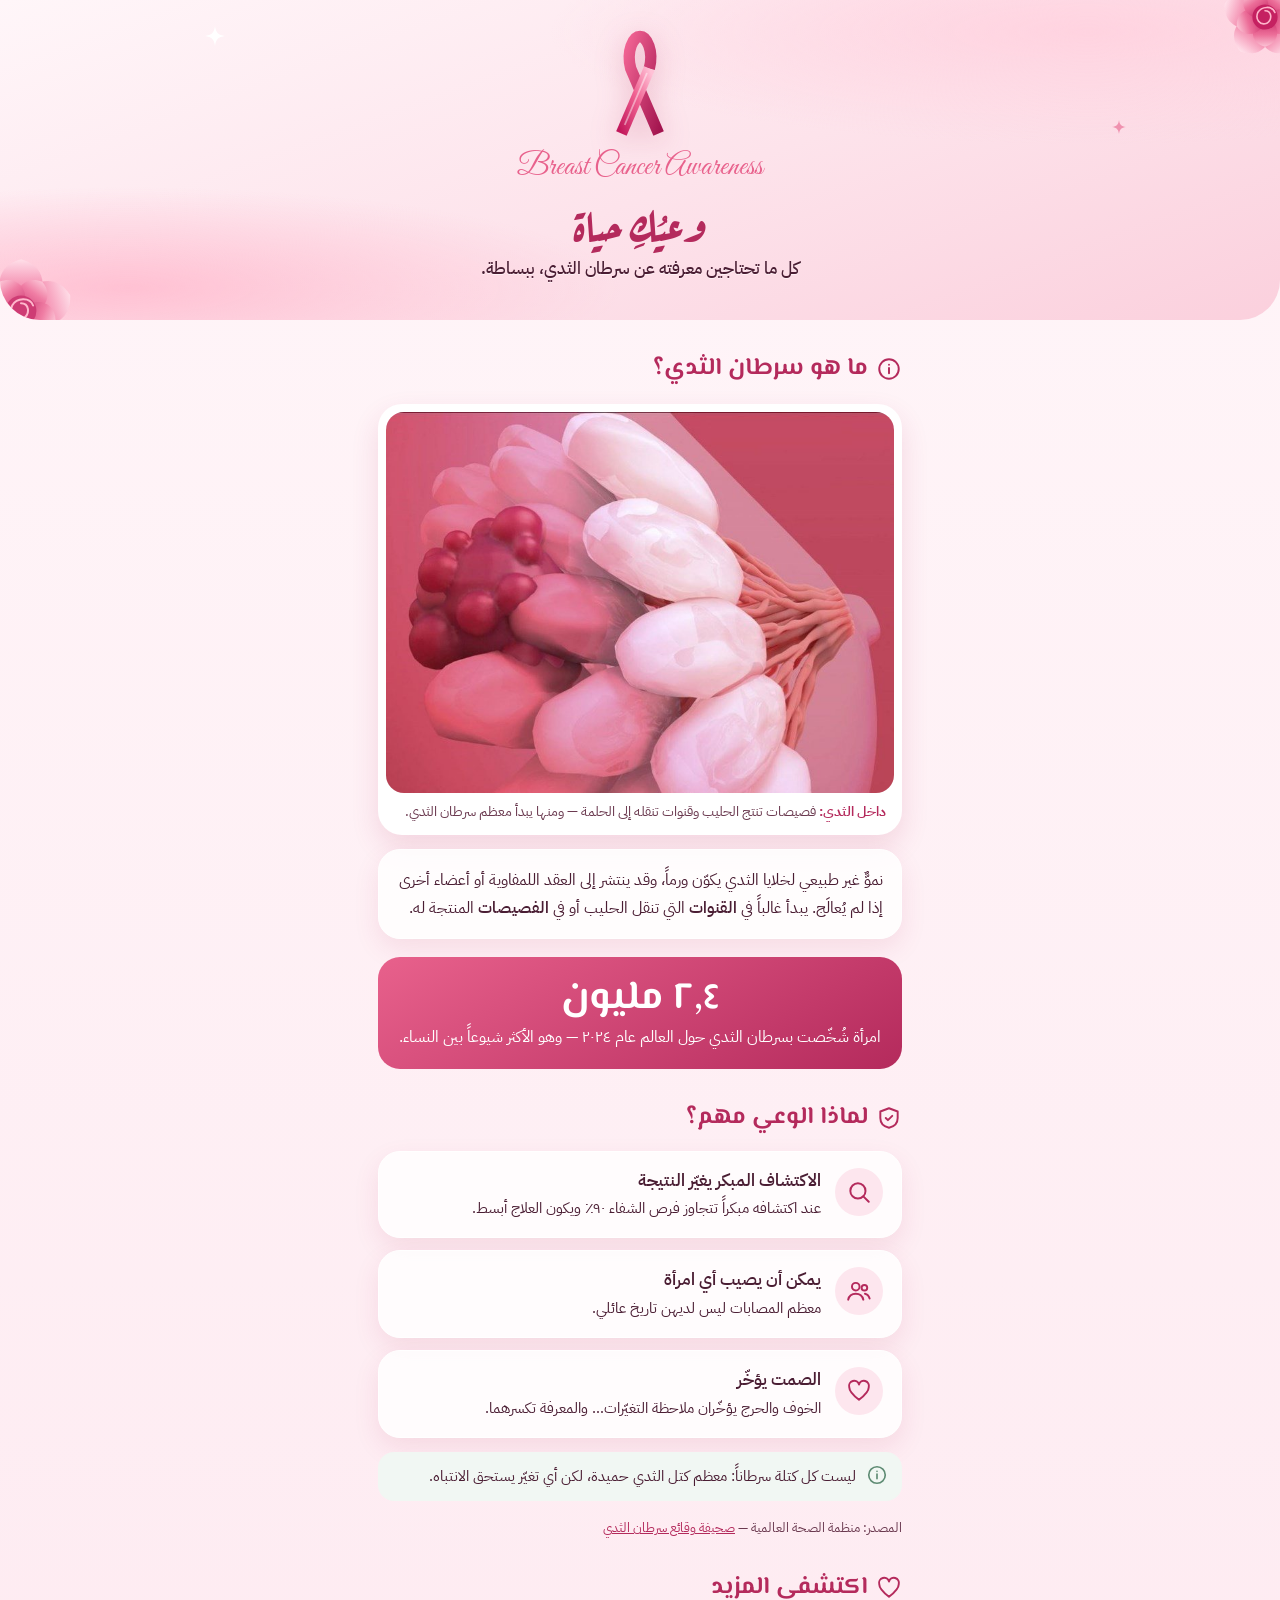
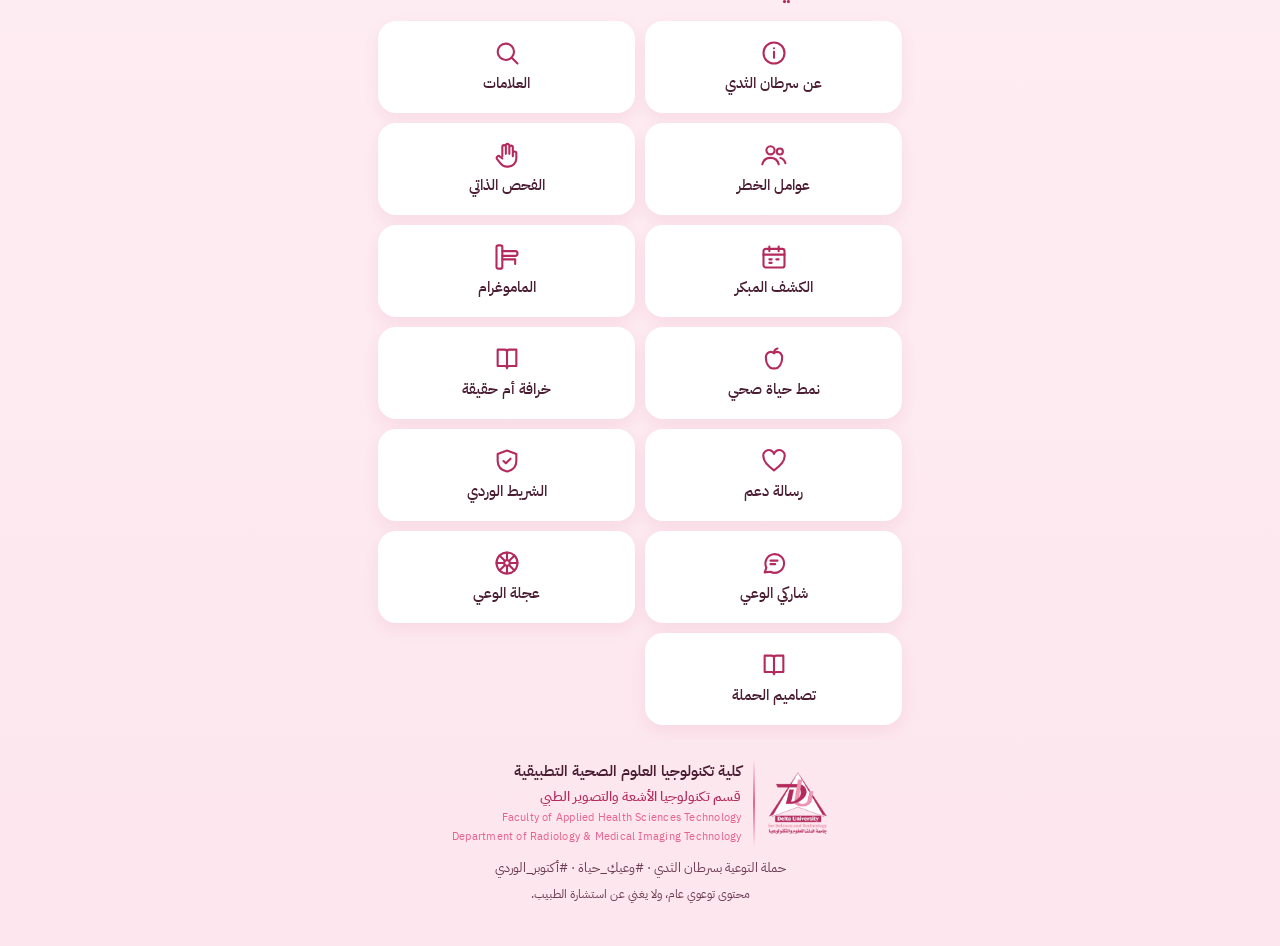
==== commit 5c38d7d6: "Home page opens on 'What is breast cancer'; remove check-now banner Co-Authored-By: Claude Opus 5.5 " ====
--- a/index.html
+++ b/index.html
@@ -15,11 +15,16 @@
 <linearGradient id="rb2" x1="1" y1="0" x2="0" y2="1"><stop offset="0" stop-color="#FFC1D6"/><stop offset=".45" stop-color="#F06292"/><stop offset="1" stop-color="#C2185B"/></linearGradient></defs>
 <path d="M 96 200 L 42 74 C 33 40 47 12 60 12 C 73 12 87 40 78 74" fill="none" stroke="url(#rb1)" stroke-width="22" stroke-linejoin="round"/>
 <path d="M 78 74 L 24 200" fill="none" stroke="url(#rb2)" stroke-width="22"/>
-<path d="M 73 84 L 31 182" stroke="#fff" stroke-opacity=".45" stroke-width="3.5" stroke-linecap="round"/></svg><p class="kicker">Pink October</p><h1>وعيُكِ حياة</h1><p class="lead">حملة التوعية بسرطان الثدي — اختاري موضوعاً لتعرفي أكثر.</p></header>
-<main class="wrap"><figure class="photo "><img src="assets/img/campaign/check-now.jpg" alt="لا تنتظري الأعراض… افحصي الآن" loading="lazy" style="object-position:center"></figure>
-<div class="stat"><div class="big">+٩٠٪</div>فرص الشفاء عند الاكتشاف المبكر</div>
-<a class="wheel-cta" href="wheel/"><span class="badge" style="width:56px;height:56px;flex-basis:56px"><svg viewBox="0 0 24 24" width="30" height="30" fill="none" stroke="#B42A5C" stroke-width="1.8" stroke-linecap="round" stroke-linejoin="round" aria-hidden="true"><circle cx="12" cy="12" r="9"/><path d="M12 3v18M3 12h18M5.6 5.6l12.8 12.8M18.4 5.6 5.6 18.4"/><circle cx="12" cy="12" r="2.4" fill="#fff"/></svg></span><div><b>عجلة الوعي</b>لفّي العجلة، أجيبي عن السؤال، واربحي قلباً وردياً!</div></a>
-<a href="mammo.html" style="text-decoration:none;color:inherit"><figure class="photo wide"><img src="assets/img/mammography/mammography-exam.jpg" alt="فحص الماموغرام" loading="lazy" style="object-position:center 30%"><figcaption><b>تعرّفي على الماموغرام</b> — كيف يتم الفحص خطوة بخطوة، ولماذا يكشف التكلّسات مبكراً ←</figcaption></figure></a>
-<a href="selfexam.html" style="text-decoration:none;color:inherit"><figure class="photo wide"><img src="assets/img/self-exam/self-exam-palpation.jpg" alt="الفحص الذاتي للثدي" loading="lazy" style="object-position:center"><figcaption><b>الفحص الذاتي في ٤ خطوات</b> — بالصور ←</figcaption></figure></a><h2><svg viewBox="0 0 24 24" width="26" height="26" fill="none" stroke="#B42A5C" stroke-width="1.8" stroke-linecap="round" stroke-linejoin="round" aria-hidden="true"><path d="M12 20c-6-4.5-9-8-9-11.5A4.5 4.5 0 0 1 12 6a4.5 4.5 0 0 1 9 2.5C21 12 18 15.5 12 20z"/></svg> اكتشفي المزيد</h2><div class="grid nav" style="margin-top:0"><a href="awareness.html"><div class="tile"><svg viewBox="0 0 24 24" width="28" height="28" fill="none" stroke="#B42A5C" stroke-width="1.8" stroke-linecap="round" stroke-linejoin="round" aria-hidden="true"><circle cx="12" cy="12" r="9"/><path d="M12 16v-5M12 8h.01"/></svg>عن سرطان الثدي</div></a><a href="signs.html"><div class="tile"><svg viewBox="0 0 24 24" width="28" height="28" fill="none" stroke="#B42A5C" stroke-width="1.8" stroke-linecap="round" stroke-linejoin="round" aria-hidden="true"><circle cx="11" cy="11" r="7"/><path d="M21 21l-5-5"/></svg>العلامات</div></a><a href="risks.html"><div class="tile"><svg viewBox="0 0 24 24" width="28" height="28" fill="none" stroke="#B42A5C" stroke-width="1.8" stroke-linecap="round" stroke-linejoin="round" aria-hidden="true"><circle cx="9" cy="8" r="3.5"/><path d="M2 20c.8-3.5 3.6-5.5 7-5.5s6.2 2 7 5.5"/><circle cx="17" cy="9" r="2.6"/><path d="M17.5 14.5c2 .4 3.6 2 4.3 4.5"/></svg>عوامل الخطر</div></a><a href="selfexam.html"><div class="tile"><svg viewBox="0 0 24 24" width="28" height="28" fill="none" stroke="#B42A5C" stroke-width="1.8" stroke-linecap="round" stroke-linejoin="round" aria-hidden="true"><path d="M8 13V5a1.5 1.5 0 0 1 3 0v6M11 11V4a1.5 1.5 0 0 1 3 0v7M14 11V5.5a1.5 1.5 0 0 1 3 0V13M17 10.5a1.5 1.5 0 0 1 3 0V15a7 7 0 0 1-7 7h-1a7 7 0 0 1-5.6-2.8L3.5 15.5a1.6 1.6 0 0 1 2.5-2L8 15"/></svg>الفحص الذاتي</div></a><a href="screen.html"><div class="tile"><svg viewBox="0 0 24 24" width="28" height="28" fill="none" stroke="#B42A5C" stroke-width="1.8" stroke-linecap="round" stroke-linejoin="round" aria-hidden="true"><rect x="3" y="5" width="18" height="16" rx="2"/><path d="M3 10h18M8 3v4M16 3v4M8 14h2M14 14h2M8 17h2"/></svg>الكشف المبكر</div></a><a href="mammo.html"><div class="tile"><svg viewBox="0 0 24 24" width="28" height="28" fill="none" stroke="#B42A5C" stroke-width="1.8" stroke-linecap="round" stroke-linejoin="round" aria-hidden="true"><rect x="3" y="2" width="5" height="20" rx="1.5"/><path d="M8 7h11a2 2 0 0 1 0 4H8M8 14h11M19 14v4"/></svg>الماموغرام</div></a><a href="lifestyle.html"><div class="tile"><svg viewBox="0 0 24 24" width="28" height="28" fill="none" stroke="#B42A5C" stroke-width="1.8" stroke-linecap="round" stroke-linejoin="round" aria-hidden="true"><path d="M12 7c-2-2-7-1.5-7 4 0 5 3 10 7 9 4 1 7-4 7-9 0-5.5-5-6-7-4z"/><path d="M12 7c0-2 1-3.5 3-4"/></svg>نمط حياة صحي</div></a><a href="myths.html"><div class="tile"><svg viewBox="0 0 24 24" width="28" height="28" fill="none" stroke="#B42A5C" stroke-width="1.8" stroke-linecap="round" stroke-linejoin="round" aria-hidden="true"><path d="M4 4h6a2 2 0 0 1 2 2v14a2 2 0 0 0-2-2H4zM20 4h-6a2 2 0 0 0-2 2v14a2 2 0 0 1 2-2h6z"/></svg>خرافة أم حقيقة</div></a><a href="support.html"><div class="tile"><svg viewBox="0 0 24 24" width="28" height="28" fill="none" stroke="#B42A5C" stroke-width="1.8" stroke-linecap="round" stroke-linejoin="round" aria-hidden="true"><path d="M12 20c-6-4.5-9-8-9-11.5A4.5 4.5 0 0 1 12 6a4.5 4.5 0 0 1 9 2.5C21 12 18 15.5 12 20z"/></svg>رسالة دعم</div></a><a href="ribbon.html"><div class="tile"><svg viewBox="0 0 24 24" width="28" height="28" fill="none" stroke="#B42A5C" stroke-width="1.8" stroke-linecap="round" stroke-linejoin="round" aria-hidden="true"><path d="M12 3l8 3v6c0 5-3.5 8-8 9-4.5-1-8-4-8-9V6z"/><path d="M9 12l2 2 4-4"/></svg>الشريط الوردي</div></a><a href="share.html"><div class="tile"><svg viewBox="0 0 24 24" width="28" height="28" fill="none" stroke="#B42A5C" stroke-width="1.8" stroke-linecap="round" stroke-linejoin="round" aria-hidden="true"><path d="M4 20l1.5-4A8 8 0 1 1 9 19.5z"/><path d="M9 10h6M9 13h4"/></svg>شاركي الوعي</div></a><a href="wheel/"><div class="tile"><svg viewBox="0 0 24 24" width="28" height="28" fill="none" stroke="#B42A5C" stroke-width="1.8" stroke-linecap="round" stroke-linejoin="round" aria-hidden="true"><circle cx="12" cy="12" r="9"/><path d="M12 3v18M3 12h18M5.6 5.6l12.8 12.8M18.4 5.6 5.6 18.4"/><circle cx="12" cy="12" r="2.4" fill="#fff"/></svg>عجلة الوعي</div></a><a href="designs.html"><div class="tile"><svg viewBox="0 0 24 24" width="28" height="28" fill="none" stroke="#B42A5C" stroke-width="1.8" stroke-linecap="round" stroke-linejoin="round" aria-hidden="true"><path d="M4 4h6a2 2 0 0 1 2 2v14a2 2 0 0 0-2-2H4zM20 4h-6a2 2 0 0 0-2 2v14a2 2 0 0 1 2-2h6z"/></svg>تصاميم الحملة</div></a></div>
+<path d="M 73 84 L 31 182" stroke="#fff" stroke-opacity=".45" stroke-width="3.5" stroke-linecap="round"/></svg><p class="kicker">Breast Cancer Awareness</p><h1>وعيُكِ حياة</h1><p class="lead">كل ما تحتاجين معرفته عن سرطان الثدي، ببساطة.</p></header>
+<main class="wrap">
+<h2><svg viewBox="0 0 24 24" width="26" height="26" fill="none" stroke="#B42A5C" stroke-width="1.8" stroke-linecap="round" stroke-linejoin="round" aria-hidden="true"><circle cx="12" cy="12" r="9"/><path d="M12 16v-5M12 8h.01"/></svg> ما هو سرطان الثدي؟</h2>
+<figure class="photo tall"><img src="assets/img/anatomy/breast-tissue.jpg" alt="رسم توضيحي لأنسجة الثدي: الفصيصات والقنوات" loading="lazy" style="object-position:center"><figcaption><b>داخل الثدي:</b> فصيصات تنتج الحليب وقنوات تنقله إلى الحلمة — ومنها يبدأ معظم سرطان الثدي.</figcaption></figure>
+<div class="card"><p style="margin:0;font-size:16px">نموٌّ غير طبيعي لخلايا الثدي يكوّن ورماً، وقد ينتشر إلى العقد اللمفاوية أو أعضاء أخرى إذا لم يُعالَج. يبدأ غالباً في <b>القنوات</b> التي تنقل الحليب أو في <b>الفصيصات</b> المنتجة له.</p></div>
+<div class="stat"><div class="big">٢٫٤ مليون</div>امرأة شُخّصت بسرطان الثدي حول العالم عام ٢٠٢٤ — وهو الأكثر شيوعاً بين النساء.</div>
+<h2><svg viewBox="0 0 24 24" width="26" height="26" fill="none" stroke="#B42A5C" stroke-width="1.8" stroke-linecap="round" stroke-linejoin="round" aria-hidden="true"><path d="M12 3l8 3v6c0 5-3.5 8-8 9-4.5-1-8-4-8-9V6z"/><path d="M9 12l2 2 4-4"/></svg> لماذا الوعي مهم؟</h2>
+<div class="card row"><span class="badge"><svg viewBox="0 0 24 24" width="26" height="26" fill="none" stroke="#B42A5C" stroke-width="1.8" stroke-linecap="round" stroke-linejoin="round" aria-hidden="true"><circle cx="11" cy="11" r="7"/><path d="M21 21l-5-5"/></svg></span><div><b>الاكتشاف المبكر يغيّر النتيجة</b><p>عند اكتشافه مبكراً تتجاوز فرص الشفاء ٩٠٪ ويكون العلاج أبسط.</p></div></div><div class="card row"><span class="badge"><svg viewBox="0 0 24 24" width="26" height="26" fill="none" stroke="#B42A5C" stroke-width="1.8" stroke-linecap="round" stroke-linejoin="round" aria-hidden="true"><circle cx="9" cy="8" r="3.5"/><path d="M2 20c.8-3.5 3.6-5.5 7-5.5s6.2 2 7 5.5"/><circle cx="17" cy="9" r="2.6"/><path d="M17.5 14.5c2 .4 3.6 2 4.3 4.5"/></svg></span><div><b>يمكن أن يصيب أي امرأة</b><p>معظم المصابات ليس لديهن تاريخ عائلي.</p></div></div><div class="card row"><span class="badge"><svg viewBox="0 0 24 24" width="26" height="26" fill="none" stroke="#B42A5C" stroke-width="1.8" stroke-linecap="round" stroke-linejoin="round" aria-hidden="true"><path d="M12 20c-6-4.5-9-8-9-11.5A4.5 4.5 0 0 1 12 6a4.5 4.5 0 0 1 9 2.5C21 12 18 15.5 12 20z"/></svg></span><div><b>الصمت يؤخّر</b><p>الخوف والحرج يؤخّران ملاحظة التغيّرات… والمعرفة تكسرهما.</p></div></div>
+<div class="note"><svg viewBox="0 0 24 24" width="22" height="22" fill="none" stroke="#5E8B73" stroke-width="1.8" stroke-linecap="round" stroke-linejoin="round" aria-hidden="true"><circle cx="12" cy="12" r="9"/><path d="M12 16v-5M12 8h.01"/></svg><span>ليست كل كتلة سرطاناً: معظم كتل الثدي حميدة، لكن أي تغيّر يستحق الانتباه.</span></div>
+<p class="src">المصدر: منظمة الصحة العالمية — <a href="https://www.who.int/ar/news-room/fact-sheets/detail/breast-cancer">صحيفة وقائع سرطان الثدي</a></p>
+<h2><svg viewBox="0 0 24 24" width="26" height="26" fill="none" stroke="#B42A5C" stroke-width="1.8" stroke-linecap="round" stroke-linejoin="round" aria-hidden="true"><path d="M12 20c-6-4.5-9-8-9-11.5A4.5 4.5 0 0 1 12 6a4.5 4.5 0 0 1 9 2.5C21 12 18 15.5 12 20z"/></svg> اكتشفي المزيد</h2><div class="grid nav" style="margin-top:0"><a href="awareness.html"><div class="tile"><svg viewBox="0 0 24 24" width="28" height="28" fill="none" stroke="#B42A5C" stroke-width="1.8" stroke-linecap="round" stroke-linejoin="round" aria-hidden="true"><circle cx="12" cy="12" r="9"/><path d="M12 16v-5M12 8h.01"/></svg>عن سرطان الثدي</div></a><a href="signs.html"><div class="tile"><svg viewBox="0 0 24 24" width="28" height="28" fill="none" stroke="#B42A5C" stroke-width="1.8" stroke-linecap="round" stroke-linejoin="round" aria-hidden="true"><circle cx="11" cy="11" r="7"/><path d="M21 21l-5-5"/></svg>العلامات</div></a><a href="risks.html"><div class="tile"><svg viewBox="0 0 24 24" width="28" height="28" fill="none" stroke="#B42A5C" stroke-width="1.8" stroke-linecap="round" stroke-linejoin="round" aria-hidden="true"><circle cx="9" cy="8" r="3.5"/><path d="M2 20c.8-3.5 3.6-5.5 7-5.5s6.2 2 7 5.5"/><circle cx="17" cy="9" r="2.6"/><path d="M17.5 14.5c2 .4 3.6 2 4.3 4.5"/></svg>عوامل الخطر</div></a><a href="selfexam.html"><div class="tile"><svg viewBox="0 0 24 24" width="28" height="28" fill="none" stroke="#B42A5C" stroke-width="1.8" stroke-linecap="round" stroke-linejoin="round" aria-hidden="true"><path d="M8 13V5a1.5 1.5 0 0 1 3 0v6M11 11V4a1.5 1.5 0 0 1 3 0v7M14 11V5.5a1.5 1.5 0 0 1 3 0V13M17 10.5a1.5 1.5 0 0 1 3 0V15a7 7 0 0 1-7 7h-1a7 7 0 0 1-5.6-2.8L3.5 15.5a1.6 1.6 0 0 1 2.5-2L8 15"/></svg>الفحص الذاتي</div></a><a href="screen.html"><div class="tile"><svg viewBox="0 0 24 24" width="28" height="28" fill="none" stroke="#B42A5C" stroke-width="1.8" stroke-linecap="round" stroke-linejoin="round" aria-hidden="true"><rect x="3" y="5" width="18" height="16" rx="2"/><path d="M3 10h18M8 3v4M16 3v4M8 14h2M14 14h2M8 17h2"/></svg>الكشف المبكر</div></a><a href="mammo.html"><div class="tile"><svg viewBox="0 0 24 24" width="28" height="28" fill="none" stroke="#B42A5C" stroke-width="1.8" stroke-linecap="round" stroke-linejoin="round" aria-hidden="true"><rect x="3" y="2" width="5" height="20" rx="1.5"/><path d="M8 7h11a2 2 0 0 1 0 4H8M8 14h11M19 14v4"/></svg>الماموغرام</div></a><a href="lifestyle.html"><div class="tile"><svg viewBox="0 0 24 24" width="28" height="28" fill="none" stroke="#B42A5C" stroke-width="1.8" stroke-linecap="round" stroke-linejoin="round" aria-hidden="true"><path d="M12 7c-2-2-7-1.5-7 4 0 5 3 10 7 9 4 1 7-4 7-9 0-5.5-5-6-7-4z"/><path d="M12 7c0-2 1-3.5 3-4"/></svg>نمط حياة صحي</div></a><a href="myths.html"><div class="tile"><svg viewBox="0 0 24 24" width="28" height="28" fill="none" stroke="#B42A5C" stroke-width="1.8" stroke-linecap="round" stroke-linejoin="round" aria-hidden="true"><path d="M4 4h6a2 2 0 0 1 2 2v14a2 2 0 0 0-2-2H4zM20 4h-6a2 2 0 0 0-2 2v14a2 2 0 0 1 2-2h6z"/></svg>خرافة أم حقيقة</div></a><a href="support.html"><div class="tile"><svg viewBox="0 0 24 24" width="28" height="28" fill="none" stroke="#B42A5C" stroke-width="1.8" stroke-linecap="round" stroke-linejoin="round" aria-hidden="true"><path d="M12 20c-6-4.5-9-8-9-11.5A4.5 4.5 0 0 1 12 6a4.5 4.5 0 0 1 9 2.5C21 12 18 15.5 12 20z"/></svg>رسالة دعم</div></a><a href="ribbon.html"><div class="tile"><svg viewBox="0 0 24 24" width="28" height="28" fill="none" stroke="#B42A5C" stroke-width="1.8" stroke-linecap="round" stroke-linejoin="round" aria-hidden="true"><path d="M12 3l8 3v6c0 5-3.5 8-8 9-4.5-1-8-4-8-9V6z"/><path d="M9 12l2 2 4-4"/></svg>الشريط الوردي</div></a><a href="share.html"><div class="tile"><svg viewBox="0 0 24 24" width="28" height="28" fill="none" stroke="#B42A5C" stroke-width="1.8" stroke-linecap="round" stroke-linejoin="round" aria-hidden="true"><path d="M4 20l1.5-4A8 8 0 1 1 9 19.5z"/><path d="M9 10h6M9 13h4"/></svg>شاركي الوعي</div></a><a href="wheel/"><div class="tile"><svg viewBox="0 0 24 24" width="28" height="28" fill="none" stroke="#B42A5C" stroke-width="1.8" stroke-linecap="round" stroke-linejoin="round" aria-hidden="true"><circle cx="12" cy="12" r="9"/><path d="M12 3v18M3 12h18M5.6 5.6l12.8 12.8M18.4 5.6 5.6 18.4"/><circle cx="12" cy="12" r="2.4" fill="#fff"/></svg>عجلة الوعي</div></a><a href="designs.html"><div class="tile"><svg viewBox="0 0 24 24" width="28" height="28" fill="none" stroke="#B42A5C" stroke-width="1.8" stroke-linecap="round" stroke-linejoin="round" aria-hidden="true"><path d="M4 4h6a2 2 0 0 1 2 2v14a2 2 0 0 0-2-2H4zM20 4h-6a2 2 0 0 0-2 2v14a2 2 0 0 1 2-2h6z"/></svg>تصاميم الحملة</div></a></div>
 <footer><div class="org"><img src="assets/logo.png" alt="كلية تكنولوجيا العلوم الصحية التطبيقية" style="height:64px;margin:0"><i class="bar"></i><div><b>كلية تكنولوجيا العلوم الصحية التطبيقية</b><span>قسم تكنولوجيا الأشعة والتصوير الطبي</span><em>Faculty of Applied Health Sciences Technology<br>Department of Radiology &amp; Medical Imaging Technology</em></div></div>حملة التوعية بسرطان الثدي · #وعيكِ_حياة · #أكتوبر_الوردي
 <div style="font-size:11.5px;margin-top:6px">محتوى توعوي عام، ولا يغني عن استشارة الطبيب.</div></footer></main></body></html>
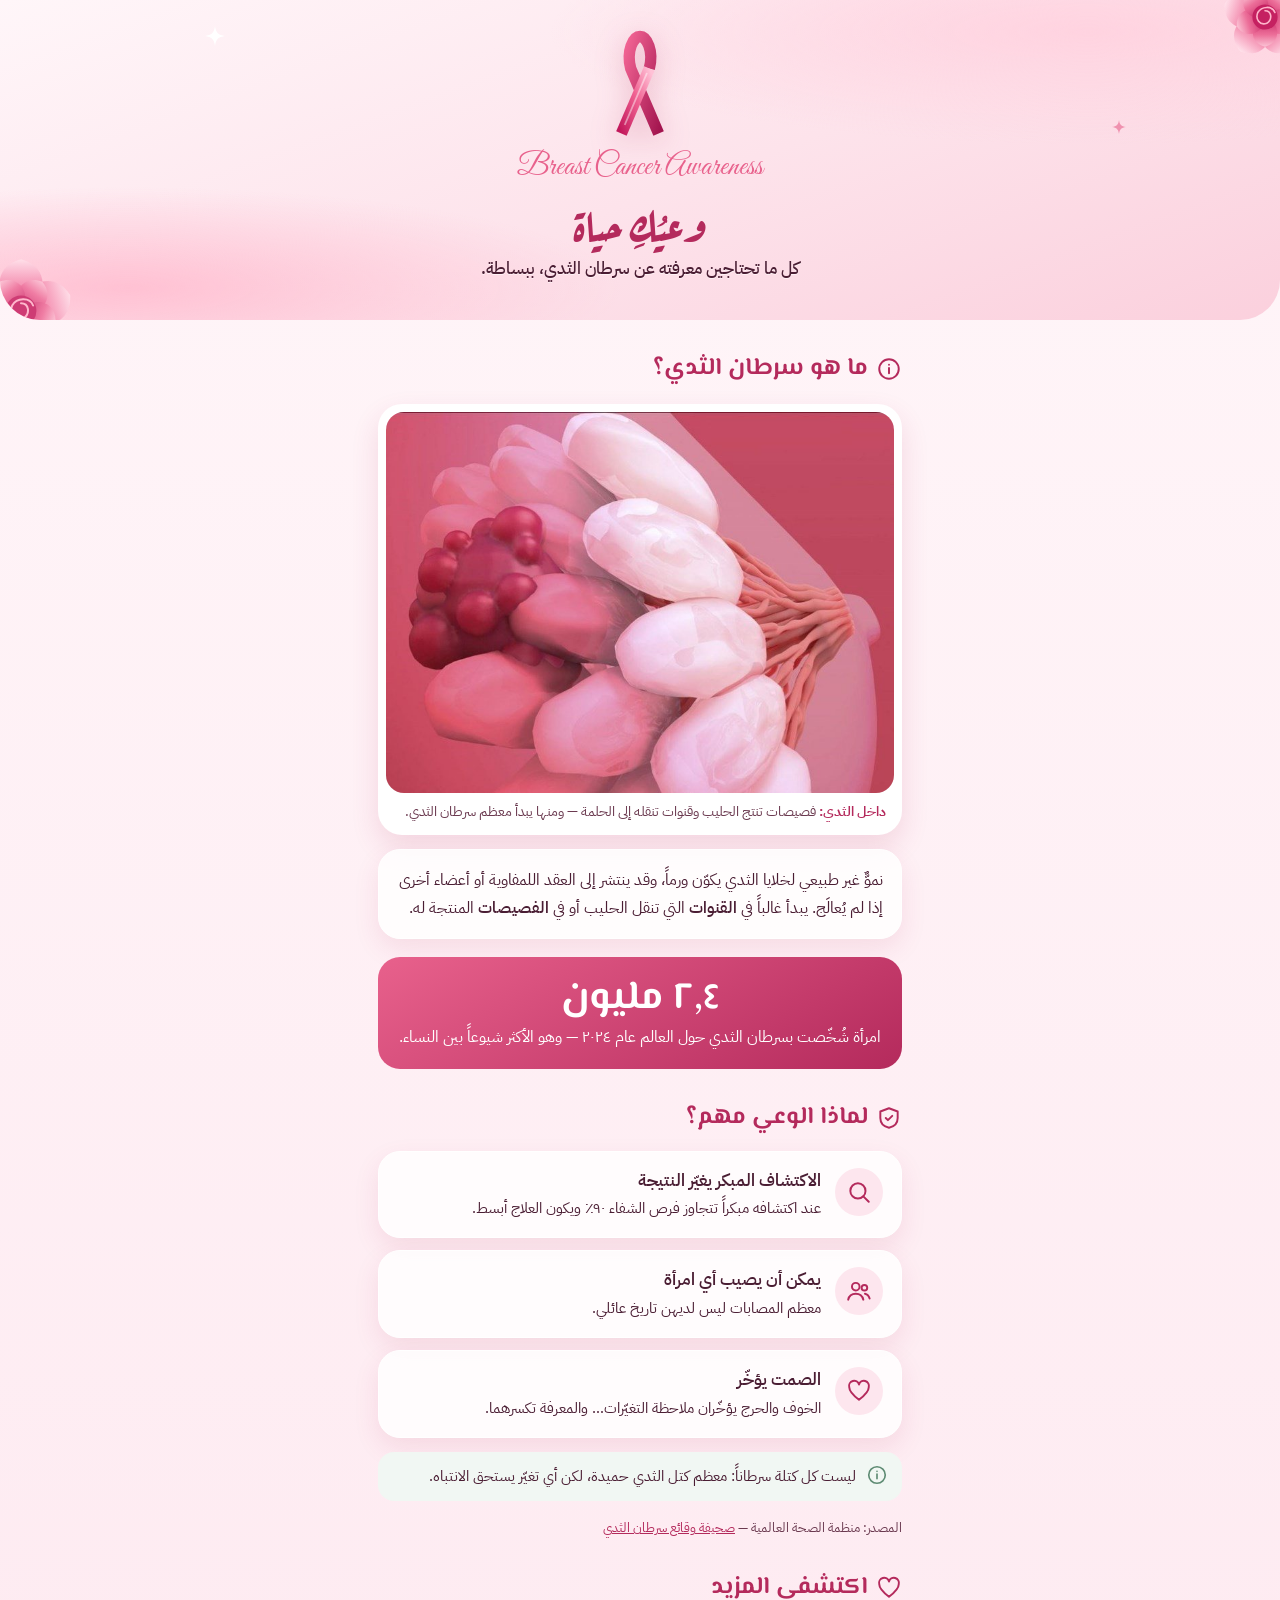
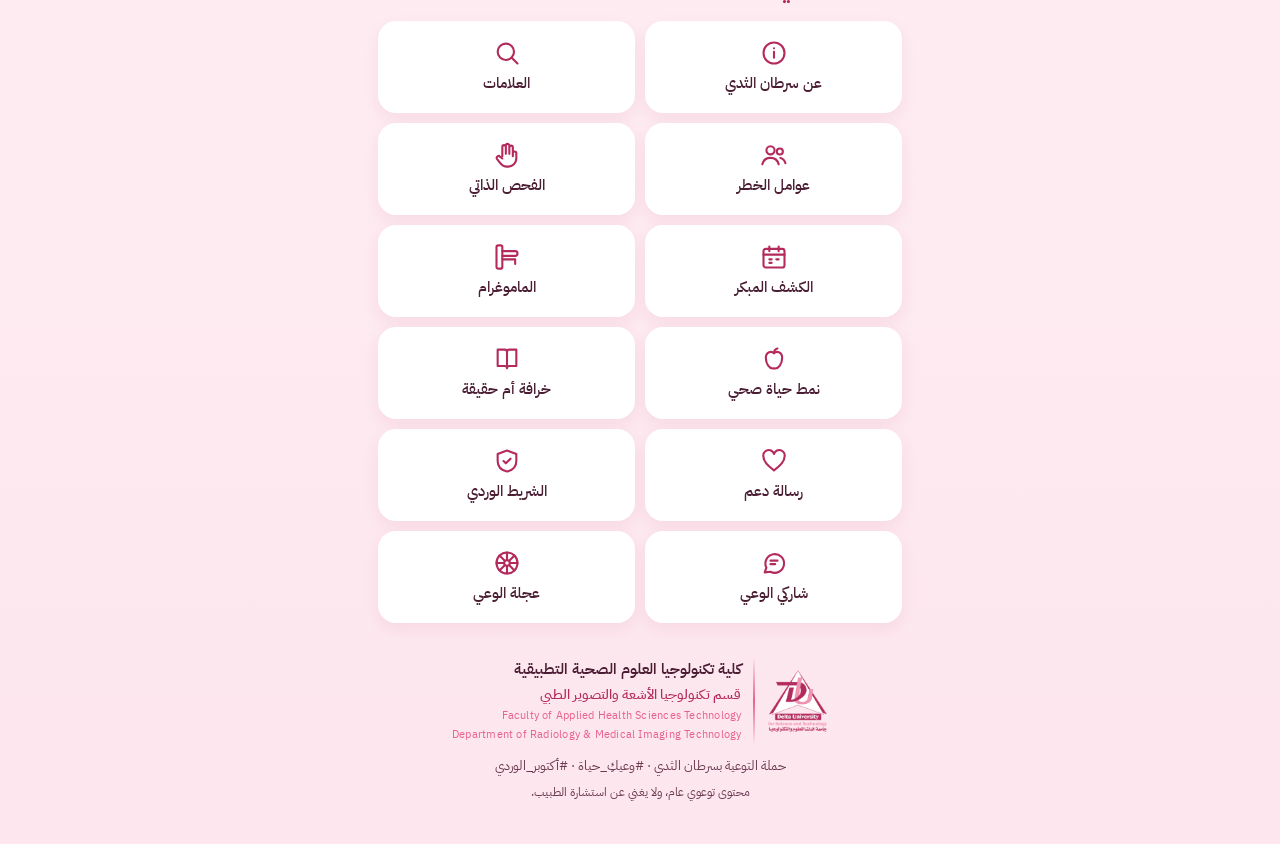
==== commit d2fd0539: "Remove campaign designs gallery page Co-Authored-By: Claude Opus 5.5 <noreply@anthropic.com> Claude-" ====
--- a/index.html
+++ b/index.html
@@ -25,6 +25,6 @@
 <div class="card row"><span class="badge"><svg viewBox="0 0 24 24" width="26" height="26" fill="none" stroke="#B42A5C" stroke-width="1.8" stroke-linecap="round" stroke-linejoin="round" aria-hidden="true"><circle cx="11" cy="11" r="7"/><path d="M21 21l-5-5"/></svg></span><div><b>الاكتشاف المبكر يغيّر النتيجة</b><p>عند اكتشافه مبكراً تتجاوز فرص الشفاء ٩٠٪ ويكون العلاج أبسط.</p></div></div><div class="card row"><span class="badge"><svg viewBox="0 0 24 24" width="26" height="26" fill="none" stroke="#B42A5C" stroke-width="1.8" stroke-linecap="round" stroke-linejoin="round" aria-hidden="true"><circle cx="9" cy="8" r="3.5"/><path d="M2 20c.8-3.5 3.6-5.5 7-5.5s6.2 2 7 5.5"/><circle cx="17" cy="9" r="2.6"/><path d="M17.5 14.5c2 .4 3.6 2 4.3 4.5"/></svg></span><div><b>يمكن أن يصيب أي امرأة</b><p>معظم المصابات ليس لديهن تاريخ عائلي.</p></div></div><div class="card row"><span class="badge"><svg viewBox="0 0 24 24" width="26" height="26" fill="none" stroke="#B42A5C" stroke-width="1.8" stroke-linecap="round" stroke-linejoin="round" aria-hidden="true"><path d="M12 20c-6-4.5-9-8-9-11.5A4.5 4.5 0 0 1 12 6a4.5 4.5 0 0 1 9 2.5C21 12 18 15.5 12 20z"/></svg></span><div><b>الصمت يؤخّر</b><p>الخوف والحرج يؤخّران ملاحظة التغيّرات… والمعرفة تكسرهما.</p></div></div>
 <div class="note"><svg viewBox="0 0 24 24" width="22" height="22" fill="none" stroke="#5E8B73" stroke-width="1.8" stroke-linecap="round" stroke-linejoin="round" aria-hidden="true"><circle cx="12" cy="12" r="9"/><path d="M12 16v-5M12 8h.01"/></svg><span>ليست كل كتلة سرطاناً: معظم كتل الثدي حميدة، لكن أي تغيّر يستحق الانتباه.</span></div>
 <p class="src">المصدر: منظمة الصحة العالمية — <a href="https://www.who.int/ar/news-room/fact-sheets/detail/breast-cancer">صحيفة وقائع سرطان الثدي</a></p>
-<h2><svg viewBox="0 0 24 24" width="26" height="26" fill="none" stroke="#B42A5C" stroke-width="1.8" stroke-linecap="round" stroke-linejoin="round" aria-hidden="true"><path d="M12 20c-6-4.5-9-8-9-11.5A4.5 4.5 0 0 1 12 6a4.5 4.5 0 0 1 9 2.5C21 12 18 15.5 12 20z"/></svg> اكتشفي المزيد</h2><div class="grid nav" style="margin-top:0"><a href="awareness.html"><div class="tile"><svg viewBox="0 0 24 24" width="28" height="28" fill="none" stroke="#B42A5C" stroke-width="1.8" stroke-linecap="round" stroke-linejoin="round" aria-hidden="true"><circle cx="12" cy="12" r="9"/><path d="M12 16v-5M12 8h.01"/></svg>عن سرطان الثدي</div></a><a href="signs.html"><div class="tile"><svg viewBox="0 0 24 24" width="28" height="28" fill="none" stroke="#B42A5C" stroke-width="1.8" stroke-linecap="round" stroke-linejoin="round" aria-hidden="true"><circle cx="11" cy="11" r="7"/><path d="M21 21l-5-5"/></svg>العلامات</div></a><a href="risks.html"><div class="tile"><svg viewBox="0 0 24 24" width="28" height="28" fill="none" stroke="#B42A5C" stroke-width="1.8" stroke-linecap="round" stroke-linejoin="round" aria-hidden="true"><circle cx="9" cy="8" r="3.5"/><path d="M2 20c.8-3.5 3.6-5.5 7-5.5s6.2 2 7 5.5"/><circle cx="17" cy="9" r="2.6"/><path d="M17.5 14.5c2 .4 3.6 2 4.3 4.5"/></svg>عوامل الخطر</div></a><a href="selfexam.html"><div class="tile"><svg viewBox="0 0 24 24" width="28" height="28" fill="none" stroke="#B42A5C" stroke-width="1.8" stroke-linecap="round" stroke-linejoin="round" aria-hidden="true"><path d="M8 13V5a1.5 1.5 0 0 1 3 0v6M11 11V4a1.5 1.5 0 0 1 3 0v7M14 11V5.5a1.5 1.5 0 0 1 3 0V13M17 10.5a1.5 1.5 0 0 1 3 0V15a7 7 0 0 1-7 7h-1a7 7 0 0 1-5.6-2.8L3.5 15.5a1.6 1.6 0 0 1 2.5-2L8 15"/></svg>الفحص الذاتي</div></a><a href="screen.html"><div class="tile"><svg viewBox="0 0 24 24" width="28" height="28" fill="none" stroke="#B42A5C" stroke-width="1.8" stroke-linecap="round" stroke-linejoin="round" aria-hidden="true"><rect x="3" y="5" width="18" height="16" rx="2"/><path d="M3 10h18M8 3v4M16 3v4M8 14h2M14 14h2M8 17h2"/></svg>الكشف المبكر</div></a><a href="mammo.html"><div class="tile"><svg viewBox="0 0 24 24" width="28" height="28" fill="none" stroke="#B42A5C" stroke-width="1.8" stroke-linecap="round" stroke-linejoin="round" aria-hidden="true"><rect x="3" y="2" width="5" height="20" rx="1.5"/><path d="M8 7h11a2 2 0 0 1 0 4H8M8 14h11M19 14v4"/></svg>الماموغرام</div></a><a href="lifestyle.html"><div class="tile"><svg viewBox="0 0 24 24" width="28" height="28" fill="none" stroke="#B42A5C" stroke-width="1.8" stroke-linecap="round" stroke-linejoin="round" aria-hidden="true"><path d="M12 7c-2-2-7-1.5-7 4 0 5 3 10 7 9 4 1 7-4 7-9 0-5.5-5-6-7-4z"/><path d="M12 7c0-2 1-3.5 3-4"/></svg>نمط حياة صحي</div></a><a href="myths.html"><div class="tile"><svg viewBox="0 0 24 24" width="28" height="28" fill="none" stroke="#B42A5C" stroke-width="1.8" stroke-linecap="round" stroke-linejoin="round" aria-hidden="true"><path d="M4 4h6a2 2 0 0 1 2 2v14a2 2 0 0 0-2-2H4zM20 4h-6a2 2 0 0 0-2 2v14a2 2 0 0 1 2-2h6z"/></svg>خرافة أم حقيقة</div></a><a href="support.html"><div class="tile"><svg viewBox="0 0 24 24" width="28" height="28" fill="none" stroke="#B42A5C" stroke-width="1.8" stroke-linecap="round" stroke-linejoin="round" aria-hidden="true"><path d="M12 20c-6-4.5-9-8-9-11.5A4.5 4.5 0 0 1 12 6a4.5 4.5 0 0 1 9 2.5C21 12 18 15.5 12 20z"/></svg>رسالة دعم</div></a><a href="ribbon.html"><div class="tile"><svg viewBox="0 0 24 24" width="28" height="28" fill="none" stroke="#B42A5C" stroke-width="1.8" stroke-linecap="round" stroke-linejoin="round" aria-hidden="true"><path d="M12 3l8 3v6c0 5-3.5 8-8 9-4.5-1-8-4-8-9V6z"/><path d="M9 12l2 2 4-4"/></svg>الشريط الوردي</div></a><a href="share.html"><div class="tile"><svg viewBox="0 0 24 24" width="28" height="28" fill="none" stroke="#B42A5C" stroke-width="1.8" stroke-linecap="round" stroke-linejoin="round" aria-hidden="true"><path d="M4 20l1.5-4A8 8 0 1 1 9 19.5z"/><path d="M9 10h6M9 13h4"/></svg>شاركي الوعي</div></a><a href="wheel/"><div class="tile"><svg viewBox="0 0 24 24" width="28" height="28" fill="none" stroke="#B42A5C" stroke-width="1.8" stroke-linecap="round" stroke-linejoin="round" aria-hidden="true"><circle cx="12" cy="12" r="9"/><path d="M12 3v18M3 12h18M5.6 5.6l12.8 12.8M18.4 5.6 5.6 18.4"/><circle cx="12" cy="12" r="2.4" fill="#fff"/></svg>عجلة الوعي</div></a><a href="designs.html"><div class="tile"><svg viewBox="0 0 24 24" width="28" height="28" fill="none" stroke="#B42A5C" stroke-width="1.8" stroke-linecap="round" stroke-linejoin="round" aria-hidden="true"><path d="M4 4h6a2 2 0 0 1 2 2v14a2 2 0 0 0-2-2H4zM20 4h-6a2 2 0 0 0-2 2v14a2 2 0 0 1 2-2h6z"/></svg>تصاميم الحملة</div></a></div>
+<h2><svg viewBox="0 0 24 24" width="26" height="26" fill="none" stroke="#B42A5C" stroke-width="1.8" stroke-linecap="round" stroke-linejoin="round" aria-hidden="true"><path d="M12 20c-6-4.5-9-8-9-11.5A4.5 4.5 0 0 1 12 6a4.5 4.5 0 0 1 9 2.5C21 12 18 15.5 12 20z"/></svg> اكتشفي المزيد</h2><div class="grid nav" style="margin-top:0"><a href="awareness.html"><div class="tile"><svg viewBox="0 0 24 24" width="28" height="28" fill="none" stroke="#B42A5C" stroke-width="1.8" stroke-linecap="round" stroke-linejoin="round" aria-hidden="true"><circle cx="12" cy="12" r="9"/><path d="M12 16v-5M12 8h.01"/></svg>عن سرطان الثدي</div></a><a href="signs.html"><div class="tile"><svg viewBox="0 0 24 24" width="28" height="28" fill="none" stroke="#B42A5C" stroke-width="1.8" stroke-linecap="round" stroke-linejoin="round" aria-hidden="true"><circle cx="11" cy="11" r="7"/><path d="M21 21l-5-5"/></svg>العلامات</div></a><a href="risks.html"><div class="tile"><svg viewBox="0 0 24 24" width="28" height="28" fill="none" stroke="#B42A5C" stroke-width="1.8" stroke-linecap="round" stroke-linejoin="round" aria-hidden="true"><circle cx="9" cy="8" r="3.5"/><path d="M2 20c.8-3.5 3.6-5.5 7-5.5s6.2 2 7 5.5"/><circle cx="17" cy="9" r="2.6"/><path d="M17.5 14.5c2 .4 3.6 2 4.3 4.5"/></svg>عوامل الخطر</div></a><a href="selfexam.html"><div class="tile"><svg viewBox="0 0 24 24" width="28" height="28" fill="none" stroke="#B42A5C" stroke-width="1.8" stroke-linecap="round" stroke-linejoin="round" aria-hidden="true"><path d="M8 13V5a1.5 1.5 0 0 1 3 0v6M11 11V4a1.5 1.5 0 0 1 3 0v7M14 11V5.5a1.5 1.5 0 0 1 3 0V13M17 10.5a1.5 1.5 0 0 1 3 0V15a7 7 0 0 1-7 7h-1a7 7 0 0 1-5.6-2.8L3.5 15.5a1.6 1.6 0 0 1 2.5-2L8 15"/></svg>الفحص الذاتي</div></a><a href="screen.html"><div class="tile"><svg viewBox="0 0 24 24" width="28" height="28" fill="none" stroke="#B42A5C" stroke-width="1.8" stroke-linecap="round" stroke-linejoin="round" aria-hidden="true"><rect x="3" y="5" width="18" height="16" rx="2"/><path d="M3 10h18M8 3v4M16 3v4M8 14h2M14 14h2M8 17h2"/></svg>الكشف المبكر</div></a><a href="mammo.html"><div class="tile"><svg viewBox="0 0 24 24" width="28" height="28" fill="none" stroke="#B42A5C" stroke-width="1.8" stroke-linecap="round" stroke-linejoin="round" aria-hidden="true"><rect x="3" y="2" width="5" height="20" rx="1.5"/><path d="M8 7h11a2 2 0 0 1 0 4H8M8 14h11M19 14v4"/></svg>الماموغرام</div></a><a href="lifestyle.html"><div class="tile"><svg viewBox="0 0 24 24" width="28" height="28" fill="none" stroke="#B42A5C" stroke-width="1.8" stroke-linecap="round" stroke-linejoin="round" aria-hidden="true"><path d="M12 7c-2-2-7-1.5-7 4 0 5 3 10 7 9 4 1 7-4 7-9 0-5.5-5-6-7-4z"/><path d="M12 7c0-2 1-3.5 3-4"/></svg>نمط حياة صحي</div></a><a href="myths.html"><div class="tile"><svg viewBox="0 0 24 24" width="28" height="28" fill="none" stroke="#B42A5C" stroke-width="1.8" stroke-linecap="round" stroke-linejoin="round" aria-hidden="true"><path d="M4 4h6a2 2 0 0 1 2 2v14a2 2 0 0 0-2-2H4zM20 4h-6a2 2 0 0 0-2 2v14a2 2 0 0 1 2-2h6z"/></svg>خرافة أم حقيقة</div></a><a href="support.html"><div class="tile"><svg viewBox="0 0 24 24" width="28" height="28" fill="none" stroke="#B42A5C" stroke-width="1.8" stroke-linecap="round" stroke-linejoin="round" aria-hidden="true"><path d="M12 20c-6-4.5-9-8-9-11.5A4.5 4.5 0 0 1 12 6a4.5 4.5 0 0 1 9 2.5C21 12 18 15.5 12 20z"/></svg>رسالة دعم</div></a><a href="ribbon.html"><div class="tile"><svg viewBox="0 0 24 24" width="28" height="28" fill="none" stroke="#B42A5C" stroke-width="1.8" stroke-linecap="round" stroke-linejoin="round" aria-hidden="true"><path d="M12 3l8 3v6c0 5-3.5 8-8 9-4.5-1-8-4-8-9V6z"/><path d="M9 12l2 2 4-4"/></svg>الشريط الوردي</div></a><a href="share.html"><div class="tile"><svg viewBox="0 0 24 24" width="28" height="28" fill="none" stroke="#B42A5C" stroke-width="1.8" stroke-linecap="round" stroke-linejoin="round" aria-hidden="true"><path d="M4 20l1.5-4A8 8 0 1 1 9 19.5z"/><path d="M9 10h6M9 13h4"/></svg>شاركي الوعي</div></a><a href="wheel/"><div class="tile"><svg viewBox="0 0 24 24" width="28" height="28" fill="none" stroke="#B42A5C" stroke-width="1.8" stroke-linecap="round" stroke-linejoin="round" aria-hidden="true"><circle cx="12" cy="12" r="9"/><path d="M12 3v18M3 12h18M5.6 5.6l12.8 12.8M18.4 5.6 5.6 18.4"/><circle cx="12" cy="12" r="2.4" fill="#fff"/></svg>عجلة الوعي</div></a></div>
 <footer><div class="org"><img src="assets/logo.png" alt="كلية تكنولوجيا العلوم الصحية التطبيقية" style="height:64px;margin:0"><i class="bar"></i><div><b>كلية تكنولوجيا العلوم الصحية التطبيقية</b><span>قسم تكنولوجيا الأشعة والتصوير الطبي</span><em>Faculty of Applied Health Sciences Technology<br>Department of Radiology &amp; Medical Imaging Technology</em></div></div>حملة التوعية بسرطان الثدي · #وعيكِ_حياة · #أكتوبر_الوردي
 <div style="font-size:11.5px;margin-top:6px">محتوى توعوي عام، ولا يغني عن استشارة الطبيب.</div></footer></main></body></html>
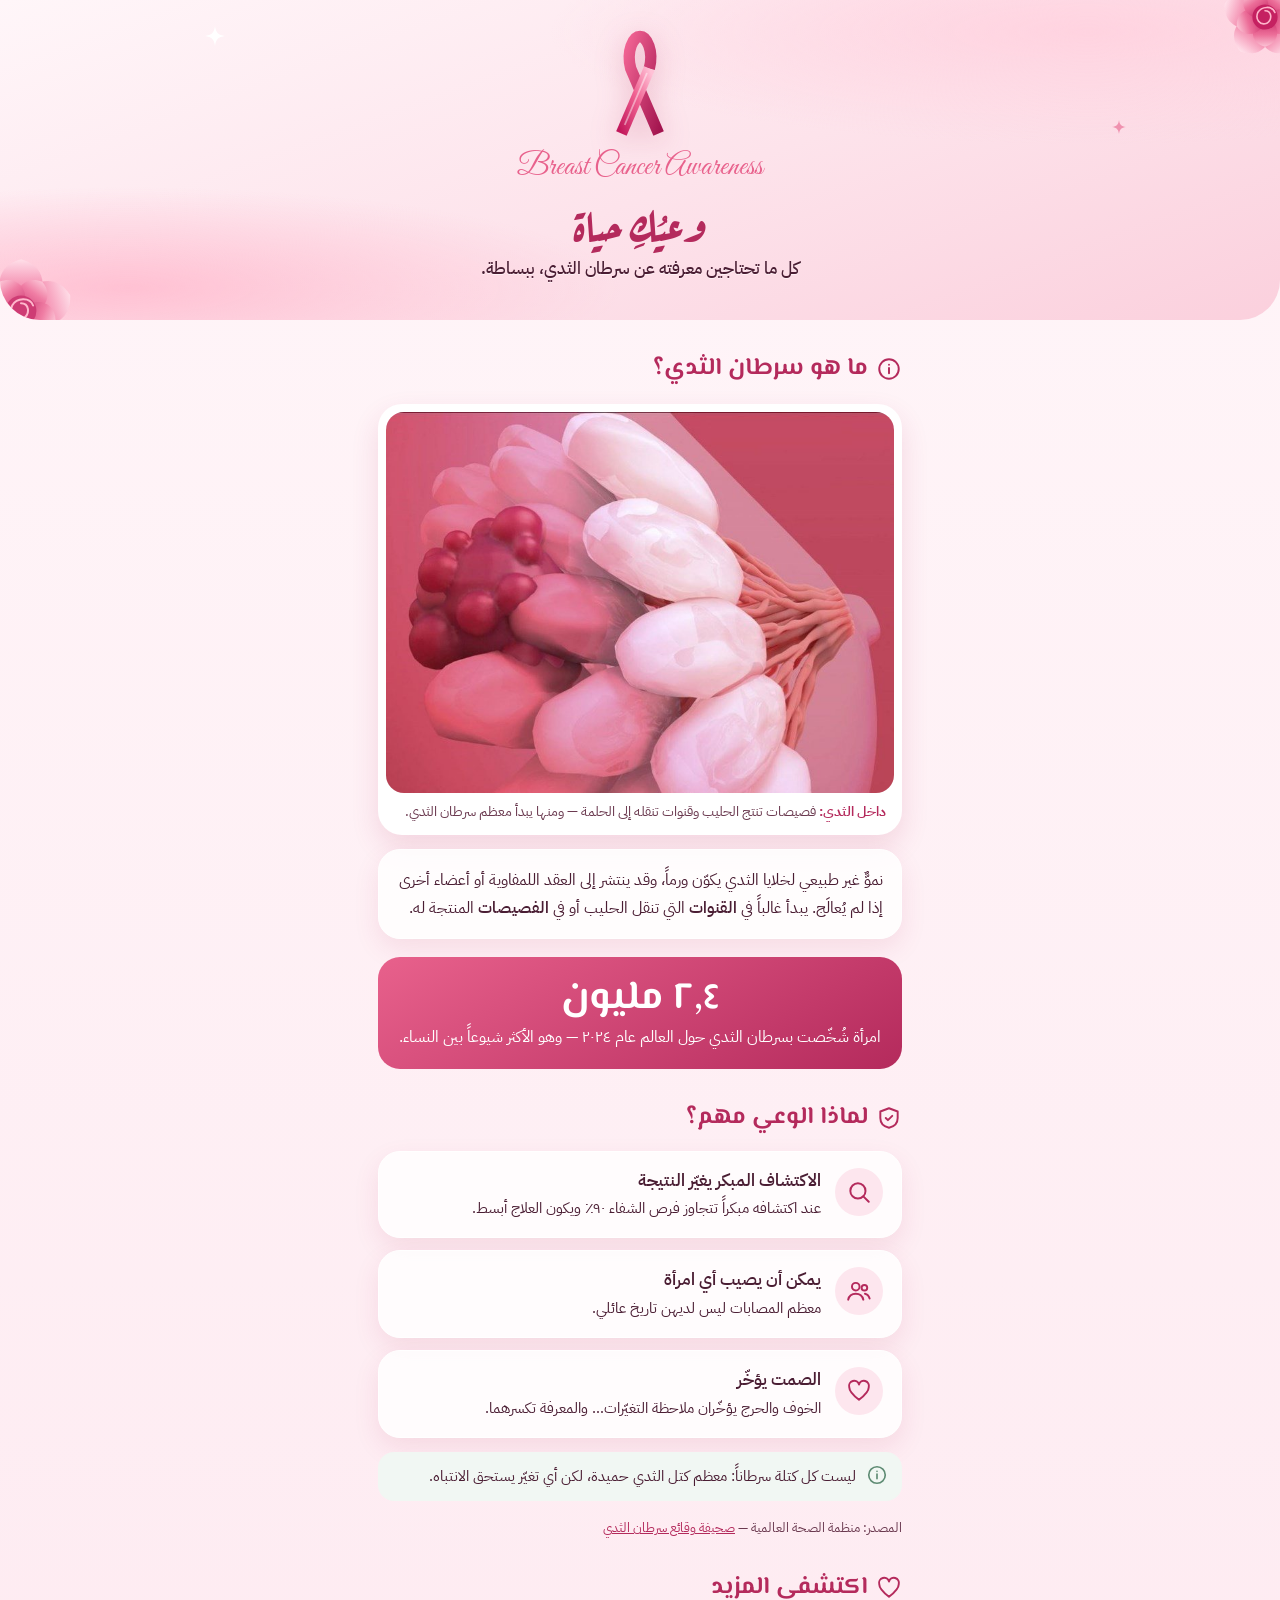
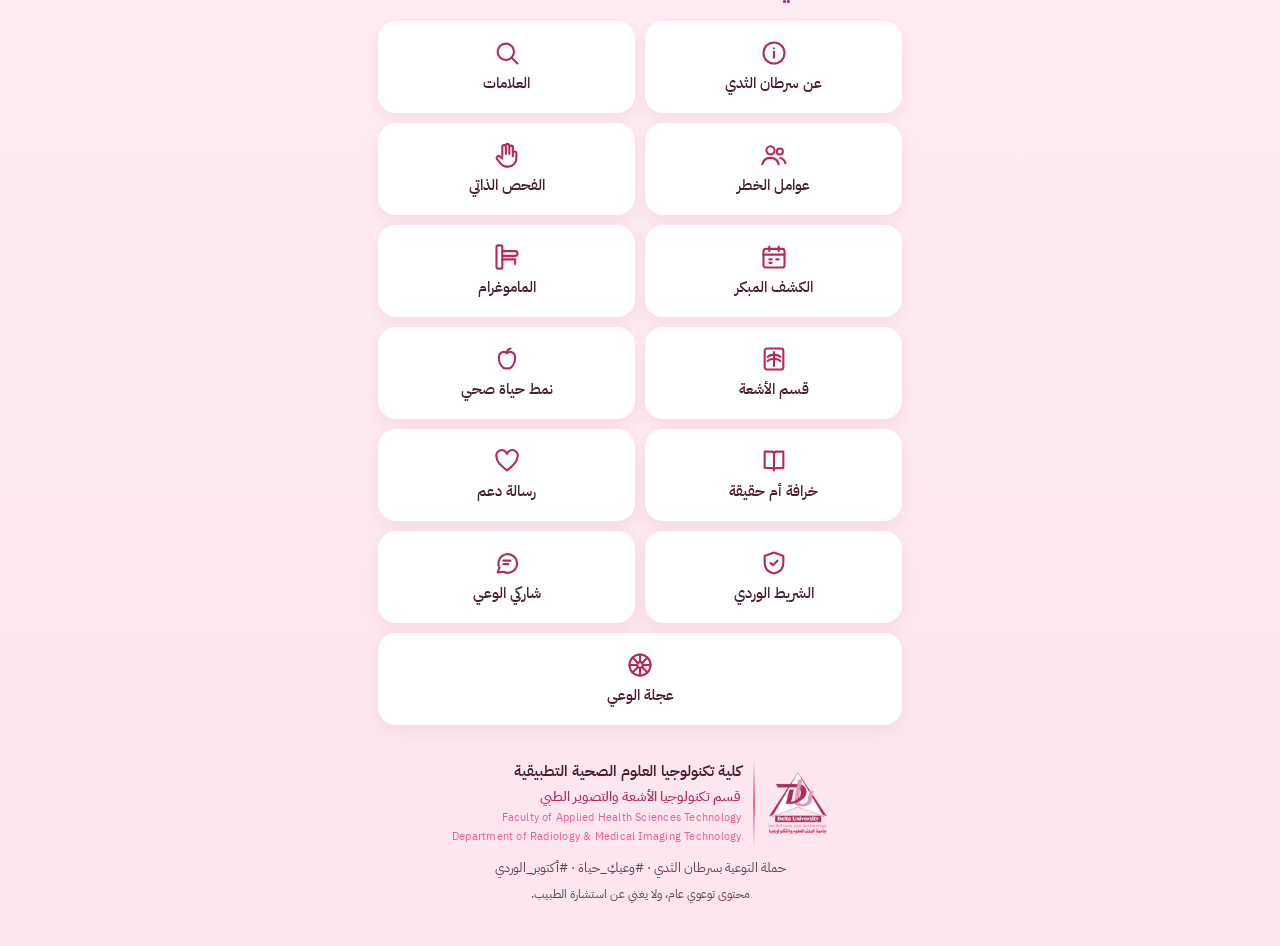
==== commit 23cc930a: "Add radiology department page with postcard-inspired design Standalone visual identity (grey paper, " ====
--- a/index.html
+++ b/index.html
@@ -25,6 +25,6 @@
 <div class="card row"><span class="badge"><svg viewBox="0 0 24 24" width="26" height="26" fill="none" stroke="#B42A5C" stroke-width="1.8" stroke-linecap="round" stroke-linejoin="round" aria-hidden="true"><circle cx="11" cy="11" r="7"/><path d="M21 21l-5-5"/></svg></span><div><b>الاكتشاف المبكر يغيّر النتيجة</b><p>عند اكتشافه مبكراً تتجاوز فرص الشفاء ٩٠٪ ويكون العلاج أبسط.</p></div></div><div class="card row"><span class="badge"><svg viewBox="0 0 24 24" width="26" height="26" fill="none" stroke="#B42A5C" stroke-width="1.8" stroke-linecap="round" stroke-linejoin="round" aria-hidden="true"><circle cx="9" cy="8" r="3.5"/><path d="M2 20c.8-3.5 3.6-5.5 7-5.5s6.2 2 7 5.5"/><circle cx="17" cy="9" r="2.6"/><path d="M17.5 14.5c2 .4 3.6 2 4.3 4.5"/></svg></span><div><b>يمكن أن يصيب أي امرأة</b><p>معظم المصابات ليس لديهن تاريخ عائلي.</p></div></div><div class="card row"><span class="badge"><svg viewBox="0 0 24 24" width="26" height="26" fill="none" stroke="#B42A5C" stroke-width="1.8" stroke-linecap="round" stroke-linejoin="round" aria-hidden="true"><path d="M12 20c-6-4.5-9-8-9-11.5A4.5 4.5 0 0 1 12 6a4.5 4.5 0 0 1 9 2.5C21 12 18 15.5 12 20z"/></svg></span><div><b>الصمت يؤخّر</b><p>الخوف والحرج يؤخّران ملاحظة التغيّرات… والمعرفة تكسرهما.</p></div></div>
 <div class="note"><svg viewBox="0 0 24 24" width="22" height="22" fill="none" stroke="#5E8B73" stroke-width="1.8" stroke-linecap="round" stroke-linejoin="round" aria-hidden="true"><circle cx="12" cy="12" r="9"/><path d="M12 16v-5M12 8h.01"/></svg><span>ليست كل كتلة سرطاناً: معظم كتل الثدي حميدة، لكن أي تغيّر يستحق الانتباه.</span></div>
 <p class="src">المصدر: منظمة الصحة العالمية — <a href="https://www.who.int/ar/news-room/fact-sheets/detail/breast-cancer">صحيفة وقائع سرطان الثدي</a></p>
-<h2><svg viewBox="0 0 24 24" width="26" height="26" fill="none" stroke="#B42A5C" stroke-width="1.8" stroke-linecap="round" stroke-linejoin="round" aria-hidden="true"><path d="M12 20c-6-4.5-9-8-9-11.5A4.5 4.5 0 0 1 12 6a4.5 4.5 0 0 1 9 2.5C21 12 18 15.5 12 20z"/></svg> اكتشفي المزيد</h2><div class="grid nav" style="margin-top:0"><a href="awareness.html"><div class="tile"><svg viewBox="0 0 24 24" width="28" height="28" fill="none" stroke="#B42A5C" stroke-width="1.8" stroke-linecap="round" stroke-linejoin="round" aria-hidden="true"><circle cx="12" cy="12" r="9"/><path d="M12 16v-5M12 8h.01"/></svg>عن سرطان الثدي</div></a><a href="signs.html"><div class="tile"><svg viewBox="0 0 24 24" width="28" height="28" fill="none" stroke="#B42A5C" stroke-width="1.8" stroke-linecap="round" stroke-linejoin="round" aria-hidden="true"><circle cx="11" cy="11" r="7"/><path d="M21 21l-5-5"/></svg>العلامات</div></a><a href="risks.html"><div class="tile"><svg viewBox="0 0 24 24" width="28" height="28" fill="none" stroke="#B42A5C" stroke-width="1.8" stroke-linecap="round" stroke-linejoin="round" aria-hidden="true"><circle cx="9" cy="8" r="3.5"/><path d="M2 20c.8-3.5 3.6-5.5 7-5.5s6.2 2 7 5.5"/><circle cx="17" cy="9" r="2.6"/><path d="M17.5 14.5c2 .4 3.6 2 4.3 4.5"/></svg>عوامل الخطر</div></a><a href="selfexam.html"><div class="tile"><svg viewBox="0 0 24 24" width="28" height="28" fill="none" stroke="#B42A5C" stroke-width="1.8" stroke-linecap="round" stroke-linejoin="round" aria-hidden="true"><path d="M8 13V5a1.5 1.5 0 0 1 3 0v6M11 11V4a1.5 1.5 0 0 1 3 0v7M14 11V5.5a1.5 1.5 0 0 1 3 0V13M17 10.5a1.5 1.5 0 0 1 3 0V15a7 7 0 0 1-7 7h-1a7 7 0 0 1-5.6-2.8L3.5 15.5a1.6 1.6 0 0 1 2.5-2L8 15"/></svg>الفحص الذاتي</div></a><a href="screen.html"><div class="tile"><svg viewBox="0 0 24 24" width="28" height="28" fill="none" stroke="#B42A5C" stroke-width="1.8" stroke-linecap="round" stroke-linejoin="round" aria-hidden="true"><rect x="3" y="5" width="18" height="16" rx="2"/><path d="M3 10h18M8 3v4M16 3v4M8 14h2M14 14h2M8 17h2"/></svg>الكشف المبكر</div></a><a href="mammo.html"><div class="tile"><svg viewBox="0 0 24 24" width="28" height="28" fill="none" stroke="#B42A5C" stroke-width="1.8" stroke-linecap="round" stroke-linejoin="round" aria-hidden="true"><rect x="3" y="2" width="5" height="20" rx="1.5"/><path d="M8 7h11a2 2 0 0 1 0 4H8M8 14h11M19 14v4"/></svg>الماموغرام</div></a><a href="lifestyle.html"><div class="tile"><svg viewBox="0 0 24 24" width="28" height="28" fill="none" stroke="#B42A5C" stroke-width="1.8" stroke-linecap="round" stroke-linejoin="round" aria-hidden="true"><path d="M12 7c-2-2-7-1.5-7 4 0 5 3 10 7 9 4 1 7-4 7-9 0-5.5-5-6-7-4z"/><path d="M12 7c0-2 1-3.5 3-4"/></svg>نمط حياة صحي</div></a><a href="myths.html"><div class="tile"><svg viewBox="0 0 24 24" width="28" height="28" fill="none" stroke="#B42A5C" stroke-width="1.8" stroke-linecap="round" stroke-linejoin="round" aria-hidden="true"><path d="M4 4h6a2 2 0 0 1 2 2v14a2 2 0 0 0-2-2H4zM20 4h-6a2 2 0 0 0-2 2v14a2 2 0 0 1 2-2h6z"/></svg>خرافة أم حقيقة</div></a><a href="support.html"><div class="tile"><svg viewBox="0 0 24 24" width="28" height="28" fill="none" stroke="#B42A5C" stroke-width="1.8" stroke-linecap="round" stroke-linejoin="round" aria-hidden="true"><path d="M12 20c-6-4.5-9-8-9-11.5A4.5 4.5 0 0 1 12 6a4.5 4.5 0 0 1 9 2.5C21 12 18 15.5 12 20z"/></svg>رسالة دعم</div></a><a href="ribbon.html"><div class="tile"><svg viewBox="0 0 24 24" width="28" height="28" fill="none" stroke="#B42A5C" stroke-width="1.8" stroke-linecap="round" stroke-linejoin="round" aria-hidden="true"><path d="M12 3l8 3v6c0 5-3.5 8-8 9-4.5-1-8-4-8-9V6z"/><path d="M9 12l2 2 4-4"/></svg>الشريط الوردي</div></a><a href="share.html"><div class="tile"><svg viewBox="0 0 24 24" width="28" height="28" fill="none" stroke="#B42A5C" stroke-width="1.8" stroke-linecap="round" stroke-linejoin="round" aria-hidden="true"><path d="M4 20l1.5-4A8 8 0 1 1 9 19.5z"/><path d="M9 10h6M9 13h4"/></svg>شاركي الوعي</div></a><a href="wheel/"><div class="tile"><svg viewBox="0 0 24 24" width="28" height="28" fill="none" stroke="#B42A5C" stroke-width="1.8" stroke-linecap="round" stroke-linejoin="round" aria-hidden="true"><circle cx="12" cy="12" r="9"/><path d="M12 3v18M3 12h18M5.6 5.6l12.8 12.8M18.4 5.6 5.6 18.4"/><circle cx="12" cy="12" r="2.4" fill="#fff"/></svg>عجلة الوعي</div></a></div>
+<h2><svg viewBox="0 0 24 24" width="26" height="26" fill="none" stroke="#B42A5C" stroke-width="1.8" stroke-linecap="round" stroke-linejoin="round" aria-hidden="true"><path d="M12 20c-6-4.5-9-8-9-11.5A4.5 4.5 0 0 1 12 6a4.5 4.5 0 0 1 9 2.5C21 12 18 15.5 12 20z"/></svg> اكتشفي المزيد</h2><div class="grid nav" style="margin-top:0"><a href="awareness.html"><div class="tile"><svg viewBox="0 0 24 24" width="28" height="28" fill="none" stroke="#B42A5C" stroke-width="1.8" stroke-linecap="round" stroke-linejoin="round" aria-hidden="true"><circle cx="12" cy="12" r="9"/><path d="M12 16v-5M12 8h.01"/></svg>عن سرطان الثدي</div></a><a href="signs.html"><div class="tile"><svg viewBox="0 0 24 24" width="28" height="28" fill="none" stroke="#B42A5C" stroke-width="1.8" stroke-linecap="round" stroke-linejoin="round" aria-hidden="true"><circle cx="11" cy="11" r="7"/><path d="M21 21l-5-5"/></svg>العلامات</div></a><a href="risks.html"><div class="tile"><svg viewBox="0 0 24 24" width="28" height="28" fill="none" stroke="#B42A5C" stroke-width="1.8" stroke-linecap="round" stroke-linejoin="round" aria-hidden="true"><circle cx="9" cy="8" r="3.5"/><path d="M2 20c.8-3.5 3.6-5.5 7-5.5s6.2 2 7 5.5"/><circle cx="17" cy="9" r="2.6"/><path d="M17.5 14.5c2 .4 3.6 2 4.3 4.5"/></svg>عوامل الخطر</div></a><a href="selfexam.html"><div class="tile"><svg viewBox="0 0 24 24" width="28" height="28" fill="none" stroke="#B42A5C" stroke-width="1.8" stroke-linecap="round" stroke-linejoin="round" aria-hidden="true"><path d="M8 13V5a1.5 1.5 0 0 1 3 0v6M11 11V4a1.5 1.5 0 0 1 3 0v7M14 11V5.5a1.5 1.5 0 0 1 3 0V13M17 10.5a1.5 1.5 0 0 1 3 0V15a7 7 0 0 1-7 7h-1a7 7 0 0 1-5.6-2.8L3.5 15.5a1.6 1.6 0 0 1 2.5-2L8 15"/></svg>الفحص الذاتي</div></a><a href="screen.html"><div class="tile"><svg viewBox="0 0 24 24" width="28" height="28" fill="none" stroke="#B42A5C" stroke-width="1.8" stroke-linecap="round" stroke-linejoin="round" aria-hidden="true"><rect x="3" y="5" width="18" height="16" rx="2"/><path d="M3 10h18M8 3v4M16 3v4M8 14h2M14 14h2M8 17h2"/></svg>الكشف المبكر</div></a><a href="mammo.html"><div class="tile"><svg viewBox="0 0 24 24" width="28" height="28" fill="none" stroke="#B42A5C" stroke-width="1.8" stroke-linecap="round" stroke-linejoin="round" aria-hidden="true"><rect x="3" y="2" width="5" height="20" rx="1.5"/><path d="M8 7h11a2 2 0 0 1 0 4H8M8 14h11M19 14v4"/></svg>الماموغرام</div></a><a href="radiology.html"><div class="tile"><svg viewBox="0 0 24 24" width="28" height="28" fill="none" stroke="#B42A5C" stroke-width="1.8" stroke-linecap="round" stroke-linejoin="round" aria-hidden="true"><rect x="4" y="3" width="16" height="18" rx="2"/><path d="M12 6v12M11 8.5c-2 0-3.5.6-4.5 1.8M13 8.5c2 0 3.5.6 4.5 1.8M11 12c-2 0-3.5.6-4.5 1.8M13 12c2 0 3.5.6 4.5 1.8"/></svg>قسم الأشعة</div></a><a href="lifestyle.html"><div class="tile"><svg viewBox="0 0 24 24" width="28" height="28" fill="none" stroke="#B42A5C" stroke-width="1.8" stroke-linecap="round" stroke-linejoin="round" aria-hidden="true"><path d="M12 7c-2-2-7-1.5-7 4 0 5 3 10 7 9 4 1 7-4 7-9 0-5.5-5-6-7-4z"/><path d="M12 7c0-2 1-3.5 3-4"/></svg>نمط حياة صحي</div></a><a href="myths.html"><div class="tile"><svg viewBox="0 0 24 24" width="28" height="28" fill="none" stroke="#B42A5C" stroke-width="1.8" stroke-linecap="round" stroke-linejoin="round" aria-hidden="true"><path d="M4 4h6a2 2 0 0 1 2 2v14a2 2 0 0 0-2-2H4zM20 4h-6a2 2 0 0 0-2 2v14a2 2 0 0 1 2-2h6z"/></svg>خرافة أم حقيقة</div></a><a href="support.html"><div class="tile"><svg viewBox="0 0 24 24" width="28" height="28" fill="none" stroke="#B42A5C" stroke-width="1.8" stroke-linecap="round" stroke-linejoin="round" aria-hidden="true"><path d="M12 20c-6-4.5-9-8-9-11.5A4.5 4.5 0 0 1 12 6a4.5 4.5 0 0 1 9 2.5C21 12 18 15.5 12 20z"/></svg>رسالة دعم</div></a><a href="ribbon.html"><div class="tile"><svg viewBox="0 0 24 24" width="28" height="28" fill="none" stroke="#B42A5C" stroke-width="1.8" stroke-linecap="round" stroke-linejoin="round" aria-hidden="true"><path d="M12 3l8 3v6c0 5-3.5 8-8 9-4.5-1-8-4-8-9V6z"/><path d="M9 12l2 2 4-4"/></svg>الشريط الوردي</div></a><a href="share.html"><div class="tile"><svg viewBox="0 0 24 24" width="28" height="28" fill="none" stroke="#B42A5C" stroke-width="1.8" stroke-linecap="round" stroke-linejoin="round" aria-hidden="true"><path d="M4 20l1.5-4A8 8 0 1 1 9 19.5z"/><path d="M9 10h6M9 13h4"/></svg>شاركي الوعي</div></a><a href="wheel/"><div class="tile"><svg viewBox="0 0 24 24" width="28" height="28" fill="none" stroke="#B42A5C" stroke-width="1.8" stroke-linecap="round" stroke-linejoin="round" aria-hidden="true"><circle cx="12" cy="12" r="9"/><path d="M12 3v18M3 12h18M5.6 5.6l12.8 12.8M18.4 5.6 5.6 18.4"/><circle cx="12" cy="12" r="2.4" fill="#fff"/></svg>عجلة الوعي</div></a></div>
 <footer><div class="org"><img src="assets/logo.png" alt="كلية تكنولوجيا العلوم الصحية التطبيقية" style="height:64px;margin:0"><i class="bar"></i><div><b>كلية تكنولوجيا العلوم الصحية التطبيقية</b><span>قسم تكنولوجيا الأشعة والتصوير الطبي</span><em>Faculty of Applied Health Sciences Technology<br>Department of Radiology &amp; Medical Imaging Technology</em></div></div>حملة التوعية بسرطان الثدي · #وعيكِ_حياة · #أكتوبر_الوردي
 <div style="font-size:11.5px;margin-top:6px">محتوى توعوي عام، ولا يغني عن استشارة الطبيب.</div></footer></main></body></html>
--- a/assets/style.css
+++ b/assets/style.css
@@ -46,6 +46,7 @@
 .nav{margin-top:30px}
 .nav a{text-decoration:none;color:var(--plum)}
 .nav .tile{min-height:92px;display:flex;flex-direction:column;align-items:center;justify-content:center}
+.nav a:last-child:nth-child(odd){grid-column:1/-1}
 footer{text-align:center;margin-top:34px;font-size:13px;color:#6B3A50}
 .org{display:flex;align-items:center;justify-content:center;gap:12px;margin:0 auto 10px;text-align:right}
 .org .bar{width:2px;align-self:stretch;background:linear-gradient(180deg,rgba(232,97,140,0),#E8618C,rgba(232,97,140,0))}
